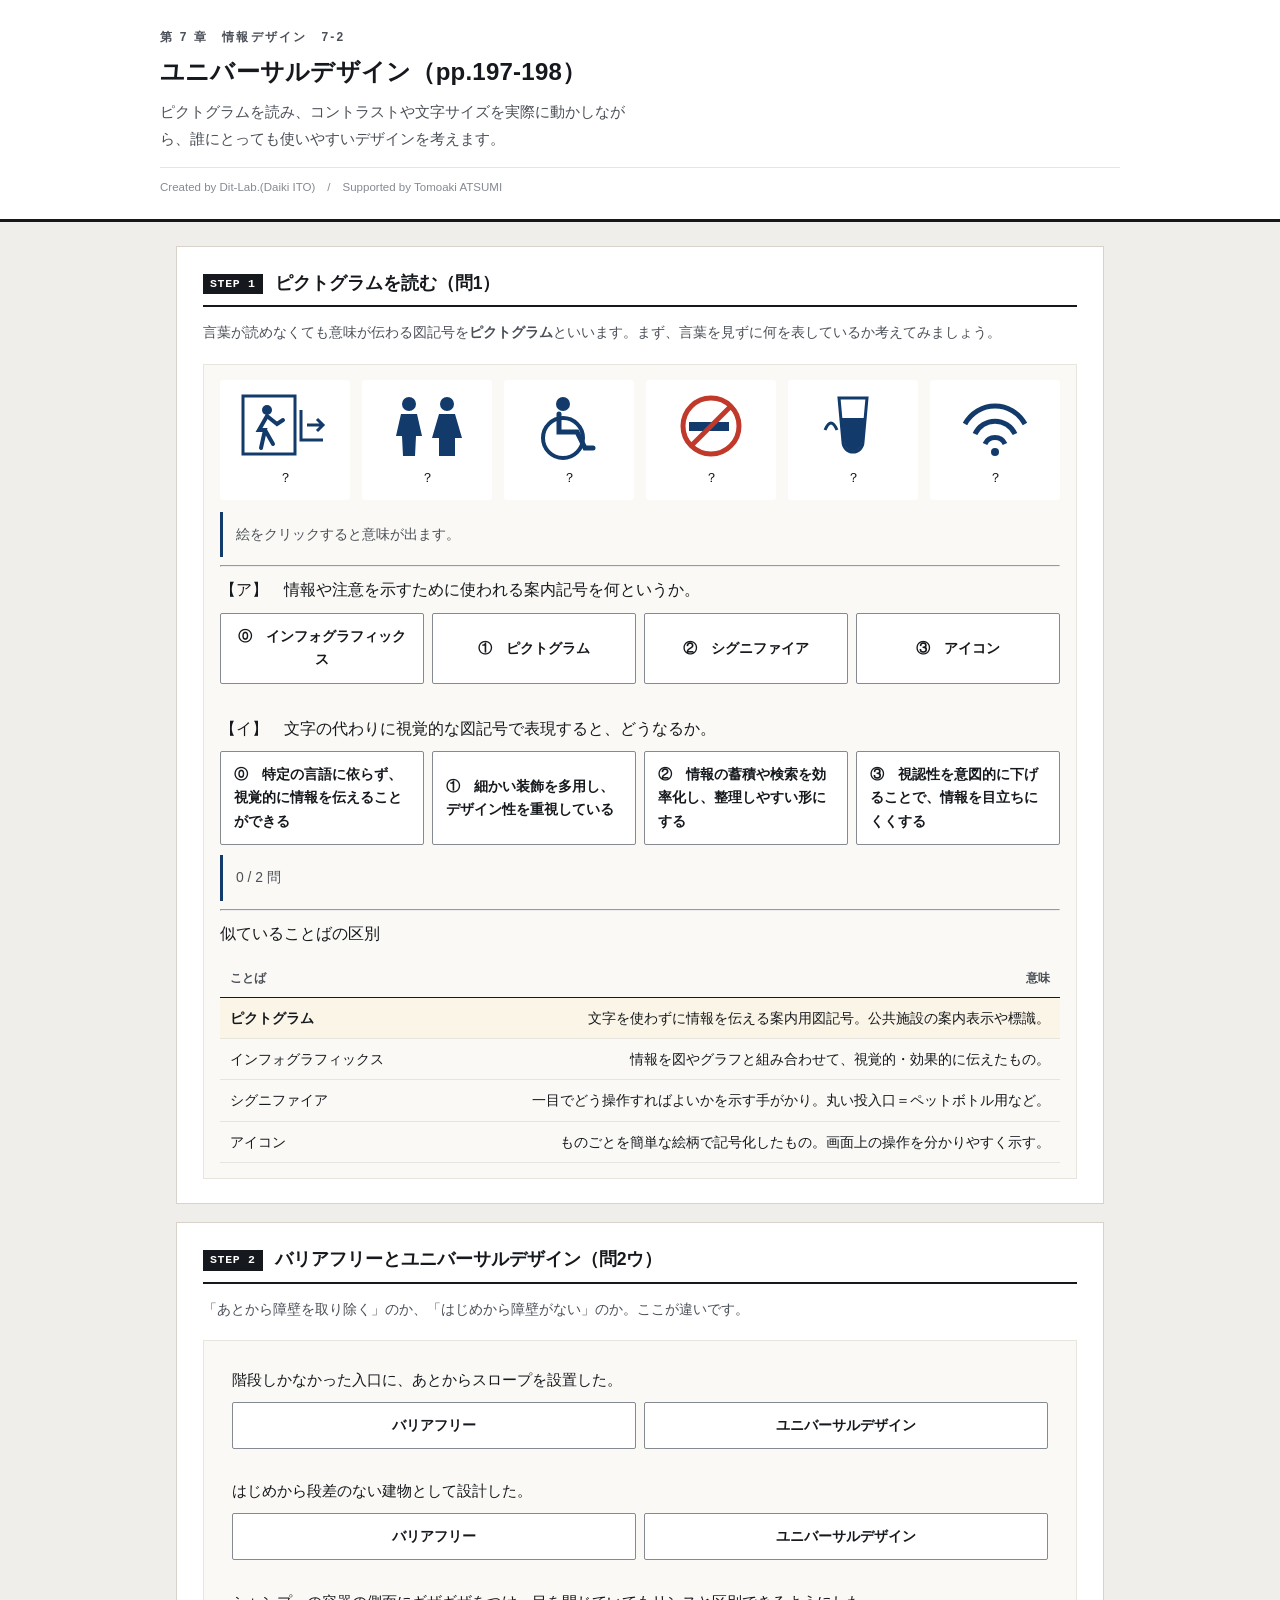
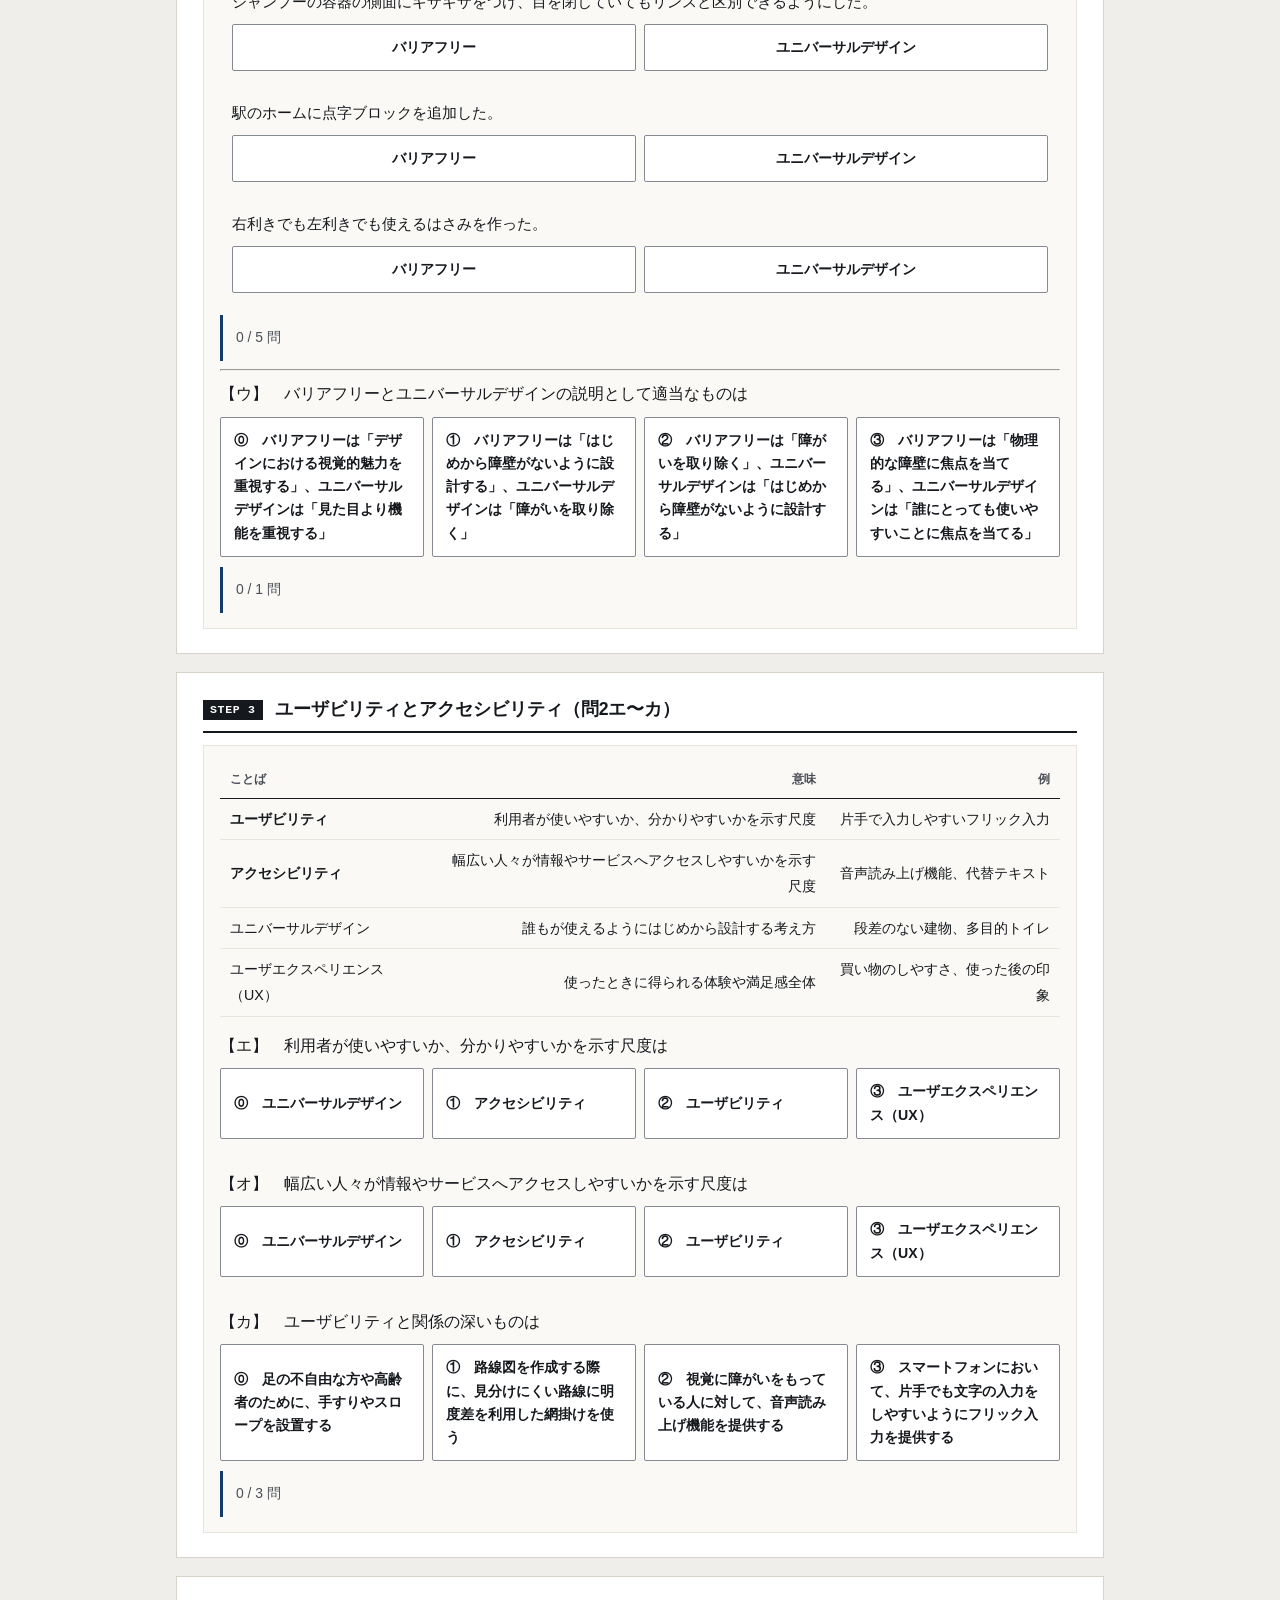
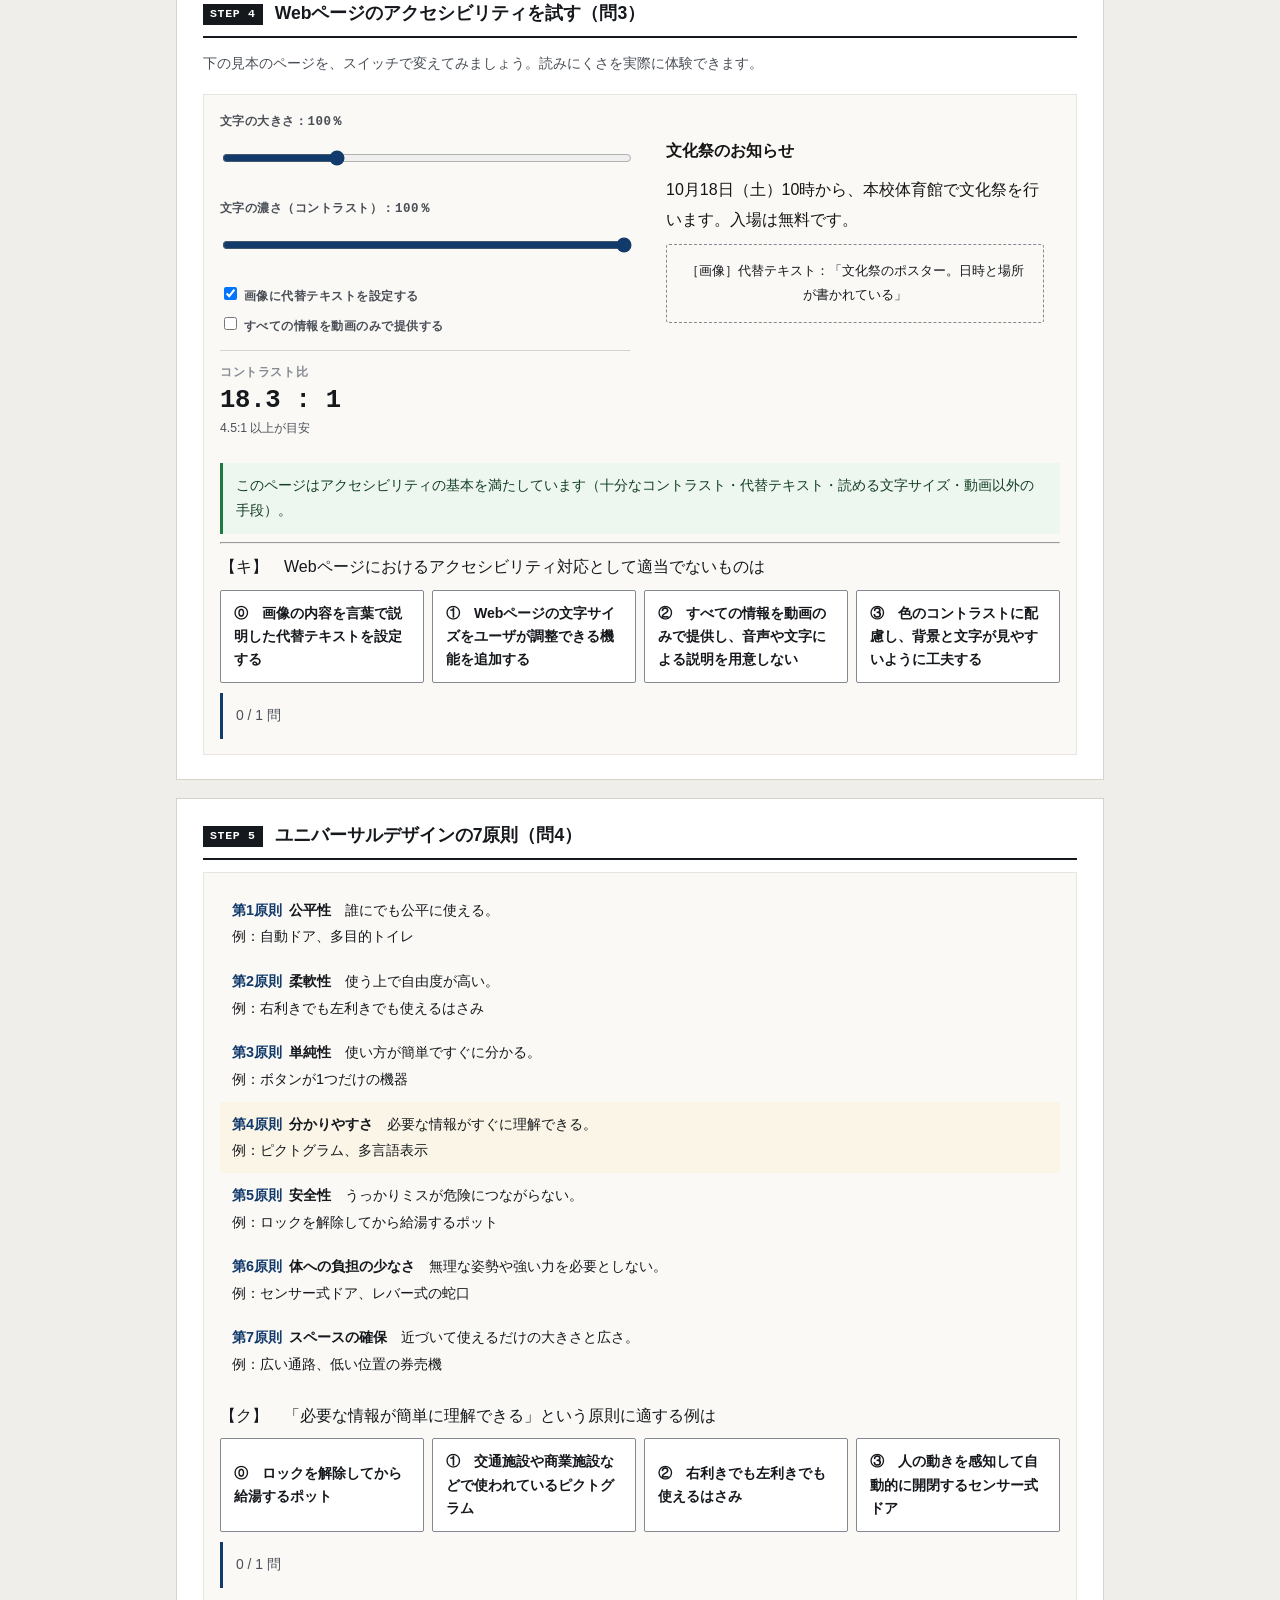
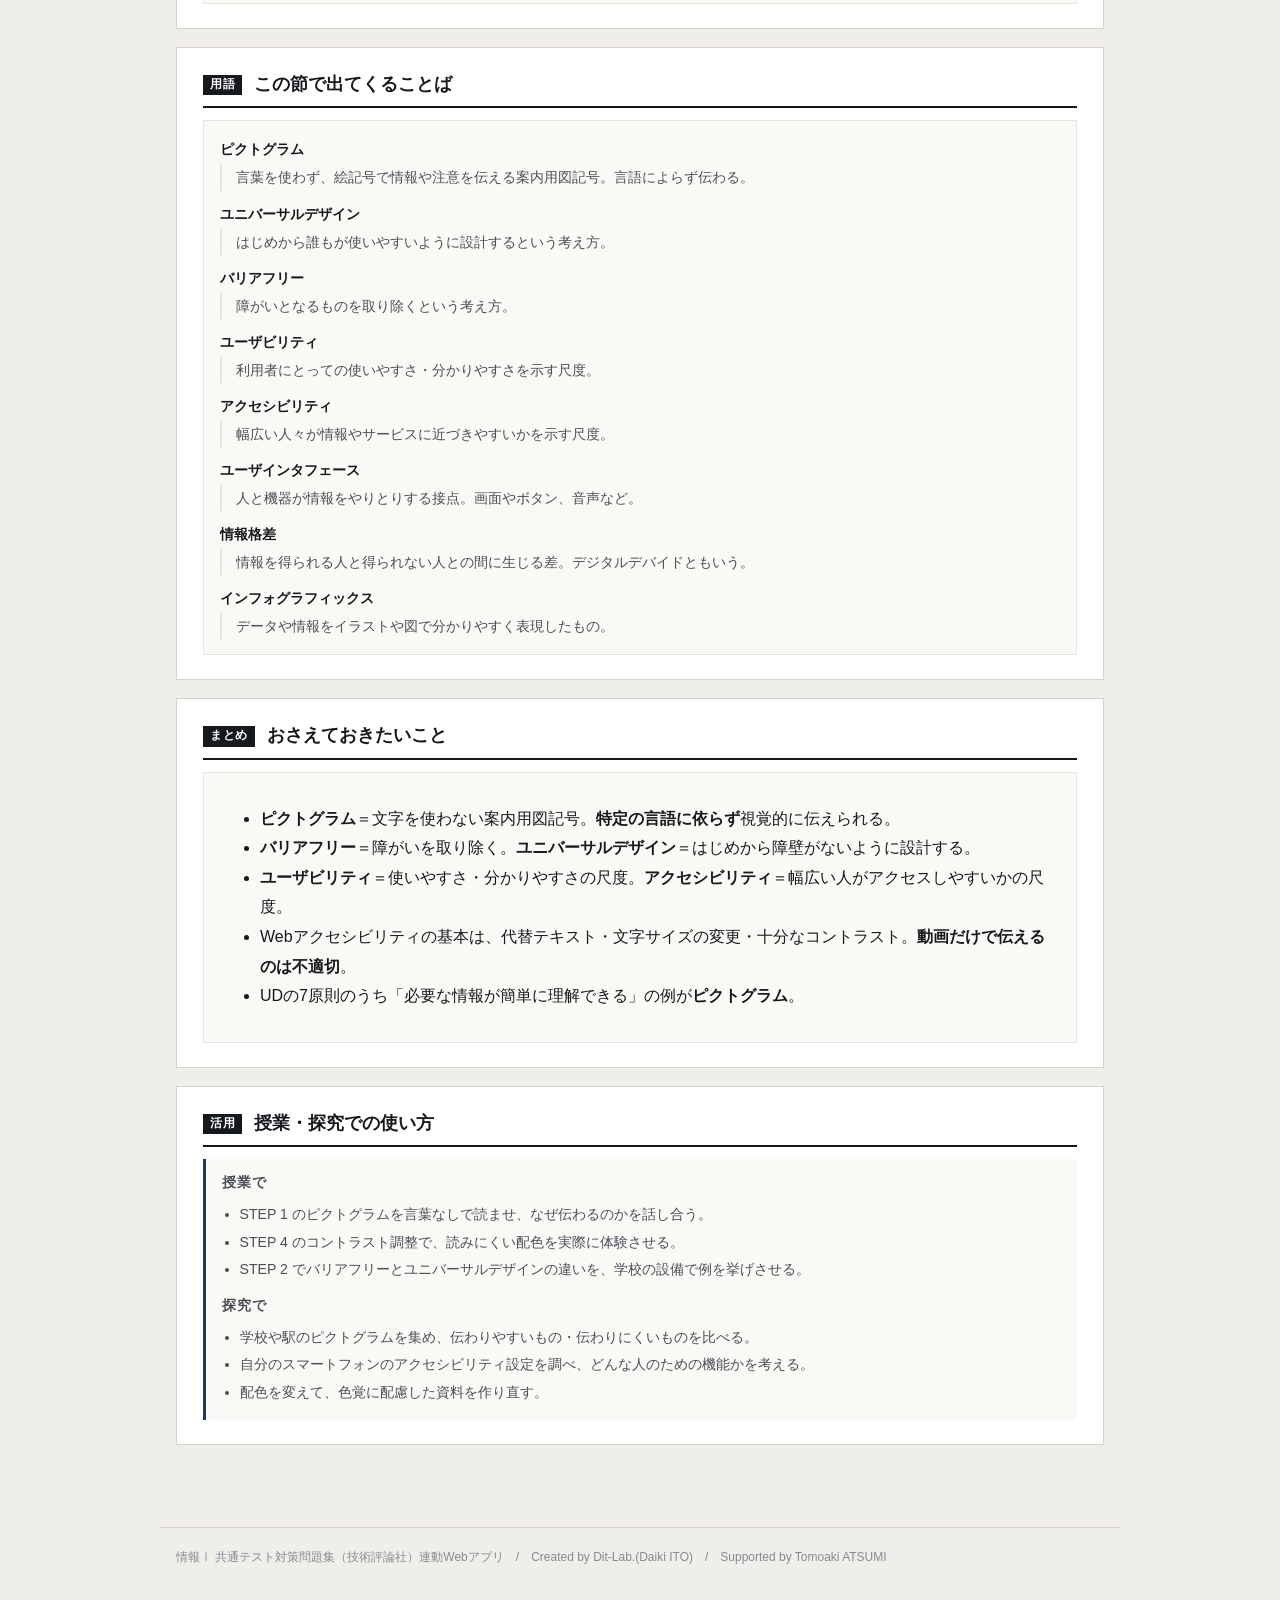
==== index.html @ b44f5453 "feat: Streamlit版を静的Webアプリ化。ピクトグラム読解・BF/UDの判定・コントラスト比の実験・UD7原則に対応" ====
<!DOCTYPE html>
<html lang="ja">
<head>
<meta charset="UTF-8">
<meta name="viewport" content="width=device-width, initial-scale=1.0">
<title>ユニバーサルデザイン｜情報Ⅰ共通テスト対策問題集</title>
<meta name="description" content="ピクトグラムを読み、コントラストや文字サイズを実際に動かしながら、誰にとっても使いやすいデザインを考えます。">
<link rel="icon" href="data:image/svg+xml,%3Csvg xmlns=%22http://www.w3.org/2000/svg%22 viewBox=%220 0 32 32%22%3E%3Crect width=%2232%22 height=%2232%22 fill=%22%2315181c%22/%3E%3Ctext x=%2216%22 y=%2222%22 font-size=%2218%22 font-family=%22monospace%22 fill=%22%23fff%22 text-anchor=%22middle%22%3E01%3C/text%3E%3C/svg%3E">
<link rel="stylesheet" href="css/style.css">
<link rel="stylesheet" href="css/app.css">
</head>
<body>

<header class="app-header">
  <div class="inner">
    <span class="eyebrow">第 7 章　情報デザイン　7-2</span>
    <h1>ユニバーサルデザイン（pp.197-198）</h1>
    <p class="lead">ピクトグラムを読み、コントラストや文字サイズを実際に動かしながら、誰にとっても使いやすいデザインを考えます。</p>
    <p class="credit">Created by Dit-Lab.(Daiki ITO)　/　Supported by Tomoaki ATSUMI</p>
  </div>
</header>

<main class="wrap">
  <section class="step" id="step1">
    <h2><span class="no">STEP 1</span>ピクトグラムを読む（問1）</h2>
    <p class="desc">言葉が読めなくても意味が伝わる図記号を<strong>ピクトグラム</strong>といいます。まず、言葉を見ずに何を表しているか考えてみましょう。</p>
    <div class="panel">
      <div class="pictos" id="pictoBox"></div>
      <div class="note info" id="pictoNote" style="margin-top:12px">絵をクリックすると意味が出ます。</div>
      <hr class="sep">
      <div id="q1Box"></div>
      <div class="note" id="q1Note" style="margin-top:10px"></div>
      <hr class="sep">
      <p class="qhead">似ていることばの区別</p>
      <div class="tbl-scroll"><table class="tbl" id="termTable"></table></div>
    </div>
  </section>

  <section class="step" id="step2">
    <h2><span class="no">STEP 2</span>バリアフリーとユニバーサルデザイン（問2ウ）</h2>
    <p class="desc">「あとから障壁を取り除く」のか、「はじめから障壁がない」のか。ここが違いです。</p>
    <div class="panel">
      <div id="udBox"></div>
      <div class="note" id="udNote" style="margin-top:12px"></div>
      <hr class="sep">
      <div id="q2Box"></div>
      <div class="note" id="q2Note" style="margin-top:10px"></div>
    </div>
  </section>

  <section class="step" id="step3">
    <h2><span class="no">STEP 3</span>ユーザビリティとアクセシビリティ（問2エ〜カ）</h2>
    <div class="panel">
      <div class="tbl-scroll"><table class="tbl" id="uaTable"></table></div>
      <div id="q3Box" style="margin-top:14px"></div>
      <div class="note" id="q3Note" style="margin-top:10px"></div>
    </div>
  </section>

  <section class="step" id="step4">
    <h2><span class="no">STEP 4</span>Webページのアクセシビリティを試す（問3）</h2>
    <p class="desc">下の見本のページを、スイッチで変えてみましょう。読みにくさを実際に体験できます。</p>
    <div class="panel">
      <div class="grid c2">
        <div>
          <label class="fld" for="fsz">文字の大きさ：<span class="mono" id="fszV">100</span>％</label>
          <input type="range" id="fsz" min="70" max="180" step="5" value="100">
          <label class="fld" for="ctr" style="margin-top:12px">文字の濃さ（コントラスト）：<span class="mono" id="ctrV">100</span>％</label>
          <input type="range" id="ctr" min="0" max="100" step="5" value="100">
          <label class="fld" style="margin-top:12px"><input type="checkbox" id="altOn" checked> 画像に代替テキストを設定する</label>
          <label class="fld" style="margin-top:6px"><input type="checkbox" id="movieOnly"> すべての情報を動画のみで提供する</label>
          <div class="metrics" style="margin-top:12px">
            <div class="metric"><div class="k">コントラスト比</div><div class="v ratio" id="ratioV">—</div><div class="s">4.5:1 以上が目安</div></div>
          </div>
        </div>
        <div>
          <div class="demo" id="demoBox"></div>
        </div>
      </div>
      <div class="note" id="a11yNote" style="margin-top:12px"></div>
      <hr class="sep">
      <div id="q4Box"></div>
      <div class="note" id="q4Note" style="margin-top:10px"></div>
    </div>
  </section>

  <section class="step" id="step5">
    <h2><span class="no">STEP 5</span>ユニバーサルデザインの7原則（問4）</h2>
    <div class="panel">
      <div class="ud7" id="ud7Box"></div>
      <div id="q5Box" style="margin-top:14px"></div>
      <div class="note" id="q5Note" style="margin-top:10px"></div>
    </div>
  </section>

  <section class="step" id="glossary">
    <h2><span class="no">用語</span>この節で出てくることば</h2>
    <div class="panel"><div id="glossBox"></div></div>
  </section>

  <section class="step" id="wrap">
    <h2><span class="no">まとめ</span>おさえておきたいこと</h2>
    <div class="panel">
      <ul class="bullets">
        <li><strong>ピクトグラム</strong>＝文字を使わない案内用図記号。<strong>特定の言語に依らず</strong>視覚的に伝えられる。</li>
        <li><strong>バリアフリー</strong>＝障がいを取り除く。<strong>ユニバーサルデザイン</strong>＝はじめから障壁がないように設計する。</li>
        <li><strong>ユーザビリティ</strong>＝使いやすさ・分かりやすさの尺度。<strong>アクセシビリティ</strong>＝幅広い人がアクセスしやすいかの尺度。</li>
        <li>Webアクセシビリティの基本は、代替テキスト・文字サイズの変更・十分なコントラスト。<strong>動画だけで伝えるのは不適切</strong>。</li>
        <li>UDの7原則のうち「必要な情報が簡単に理解できる」の例が<strong>ピクトグラム</strong>。</li>
      </ul>
    </div>
  </section>

  <section class="step">
    <h2><span class="no">活用</span>授業・探究での使い方</h2>
    <div class="use-note">
      <h3>授業で</h3>
      <ul>
        <li>STEP 1 のピクトグラムを言葉なしで読ませ、なぜ伝わるのかを話し合う。</li>
        <li>STEP 4 のコントラスト調整で、読みにくい配色を実際に体験させる。</li>
        <li>STEP 2 でバリアフリーとユニバーサルデザインの違いを、学校の設備で例を挙げさせる。</li>
      </ul>
      <h3 style="margin-top:12px">探究で</h3>
      <ul>
        <li>学校や駅のピクトグラムを集め、伝わりやすいもの・伝わりにくいものを比べる。</li>
        <li>自分のスマートフォンのアクセシビリティ設定を調べ、どんな人のための機能かを考える。</li>
        <li>配色を変えて、色覚に配慮した資料を作り直す。</li>
      </ul>
    </div>
  </section>

</main>

<footer class="app-footer">
  情報Ⅰ 共通テスト対策問題集（技術評論社）連動Webアプリ　/　Created by Dit-Lab.(Daiki ITO)　/　Supported by Tomoaki ATSUMI
</footer>

<script src="js/tools.js"></script>
<script src="js/chart.js"></script>
<script src="js/terms.js"></script>
<script src="js/app.js"></script>
</body>
</html>
---- css/style.css ----
/* =========================================================
   情報Ⅰ 共通テスト対策問題集 — Web アプリ共通スタイル
   紙面（参考書）に寄せた設計。装飾色は使わず、色は意味を持つときだけ。
   ========================================================= */

:root{
  --paper:#ffffff;
  --paper-2:#faf9f6;      /* うすい紙 */
  --bg:#f0eeea;           /* 台紙 */
  --ink:#15181c;
  --ink-2:#4a4f57;
  --ink-3:#858a92;
  --rule:#d7d3cb;         /* 罫線 */
  --rule-2:#e8e5df;
  --accent:#123a6b;       /* 濃紺。主要操作と現在地だけに使う */
  --accent-w:#e9eef6;
  --zero:#c0392b;         /* 左＝0 */
  --one:#1d4ed8;          /* 右＝1 */
  --ok:#1f7a3d;   --ok-bg:#eef6f0;
  --ng:#b3261e;   --ng-bg:#fbefee;
  --warn:#8a5a00; --warn-bg:#fbf5e8;
  --font:"Hiragino Kaku Gothic ProN","Hiragino Sans","Yu Gothic Medium","Yu Gothic",
         "Noto Sans JP",Meiryo,-apple-system,BlinkMacSystemFont,sans-serif;
  --mono:"SFMono-Regular",Menlo,Consolas,"Courier New",monospace;
}

*{box-sizing:border-box}
[hidden]{display:none !important}
html{-webkit-text-size-adjust:100%}
body{
  margin:0; background:var(--bg); color:var(--ink);
  font-family:var(--font); font-size:16px; line-height:1.85;
  font-feature-settings:"palt" 1;
}
h1,h2,h3,h4{line-height:1.45; margin:0; font-weight:700}
p{margin:0 0 .75em} p:last-child{margin-bottom:0}
a{color:var(--accent)}

/* ---------- 標題 ---------- */
.app-header{background:var(--paper); border-bottom:3px solid var(--ink); padding:26px 20px 20px}
.app-header .inner{max-width:960px; margin:0 auto}
.app-header .eyebrow{
  font-size:.75rem; font-weight:700; color:var(--ink-2); letter-spacing:.18em;
  display:block; margin-bottom:7px;
}
.app-header h1{font-size:1.5rem; letter-spacing:.01em}
.app-header .lead{font-size:.92rem; color:var(--ink-2); margin-top:9px; max-width:60ch}
.app-header .credit{
  font-size:.72rem; color:var(--ink-3); margin-top:14px;
  padding-top:9px; border-top:1px solid var(--rule-2);
}

/* ---------- 版面 ---------- */
.wrap{max-width:960px; margin:0 auto; padding:24px 16px 64px}
.step{background:var(--paper); border:1px solid var(--rule); padding:24px 26px; margin-bottom:18px}
.step > h2{
  display:flex; align-items:baseline; gap:12px; font-size:1.1rem;
  padding-bottom:9px; border-bottom:2px solid var(--ink); margin-bottom:12px;
}
.step > h2 .no{
  flex:none; font-family:var(--mono); font-size:.72rem; font-weight:700;
  background:var(--ink); color:var(--paper); padding:2px 7px; letter-spacing:.06em;
  position:relative; top:-2px;
}
.step > .desc{color:var(--ink-2); font-size:.9rem; margin-bottom:18px}
.step[hidden]{display:none}

.grid{display:grid; gap:20px}
.grid > *{min-width:0}          /* 子の中身で列が広がるのを防ぐ */
@media(min-width:800px){ .grid.c2{grid-template-columns:1fr 1fr} }

.panel{border:1px solid var(--rule-2); background:var(--paper-2); padding:15px 16px; min-width:0}
.panel > h3{
  font-size:.8rem; font-weight:700; color:var(--ink-2); letter-spacing:.08em;
  margin-bottom:12px; padding-bottom:6px; border-bottom:1px solid var(--rule);
}

/* ---------- 部品 ---------- */
.btn{
  appearance:none; border:1px solid var(--ink-3); background:var(--paper); color:var(--ink);
  font-family:inherit; font-size:.88rem; font-weight:700; padding:8px 14px;
  border-radius:2px; cursor:pointer; min-height:40px; line-height:1.4;
  transition:background .12s, border-color .12s, color .12s;
}
.btn:hover:not(:disabled){background:var(--accent-w); border-color:var(--accent); color:var(--accent)}
.btn:disabled{opacity:.35; cursor:not-allowed}
.btn.primary{background:var(--accent); color:var(--paper); border-color:var(--accent)}
.btn.primary:hover:not(:disabled){background:#0d2c53; color:var(--paper)}
.btn.ghost{border-color:var(--rule); color:var(--ink-2)}
.btn.sm{font-size:.8rem; padding:5px 10px; min-height:34px}
.btn-row{display:flex; flex-wrap:wrap; gap:8px; align-items:center}

/* タブ（見出し下線式） */
.seg{display:flex; gap:0; border-bottom:1px solid var(--rule)}
.seg button{
  appearance:none; border:0; background:transparent; font-family:inherit; font-size:.88rem;
  font-weight:700; color:var(--ink-3); padding:9px 4px; margin-right:26px; cursor:pointer;
  border-bottom:3px solid transparent; margin-bottom:-1px; min-height:40px;
}
.seg button:hover{color:var(--ink-2)}
.seg button[aria-pressed="true"]{color:var(--ink); border-bottom-color:var(--accent)}

label.fld{display:block; font-size:.78rem; font-weight:700; color:var(--ink-2); margin-bottom:5px; letter-spacing:.04em}
input[type=text], textarea, input[type=number]{
  width:100%; font-family:inherit; font-size:1rem; color:var(--ink);
  border:1px solid var(--ink-3); border-radius:2px; padding:9px 11px;
  background:var(--paper); min-height:42px;
}
input:focus, textarea:focus{outline:2px solid var(--accent); outline-offset:-1px; border-color:var(--accent)}
.btn:focus-visible, .seg button:focus-visible, .node-card:focus-visible{outline:2px solid var(--accent); outline-offset:2px}
textarea{resize:vertical; line-height:1.7}
.mono{font-family:var(--mono)}

table.tbl{width:100%; border-collapse:collapse; font-size:.89rem}
table.tbl th, table.tbl td{border-bottom:1px solid var(--rule-2); padding:7px 10px; text-align:right}
table.tbl th:first-child, table.tbl td:first-child{text-align:left}
table.tbl thead th{border-bottom:1.5px solid var(--ink); font-size:.76rem; color:var(--ink-2); font-weight:700; white-space:nowrap}
.tbl-scroll{overflow-x:auto; -webkit-overflow-scrolling:touch; max-width:100%}

.note{padding:10px 13px; font-size:.87rem; border-left:3px solid var(--ink-3); background:var(--paper-2)}
.note.ok{background:var(--ok-bg); border-left-color:var(--ok); color:#123f22}
.note.ng{background:var(--ng-bg); border-left-color:var(--ng); color:#6d1a15}
.note.info{background:var(--paper-2); border-left-color:var(--accent); color:var(--ink-2)}
.note.warn{background:var(--warn-bg); border-left-color:var(--warn); color:#5c3d00}
.note[hidden]{display:none}

.badge{
  display:inline-block; font-size:.72rem; font-weight:700; padding:1px 7px;
  border:1px solid var(--rule); color:var(--ink-2); background:var(--paper); letter-spacing:.04em;
}

/* 数値は罫線で仕切るだけ。カードにしない */
.metrics{display:flex; flex-wrap:wrap; gap:0; border-top:1px solid var(--rule)}
.metric{flex:1 1 130px; padding:11px 14px 11px 0; border-right:1px solid var(--rule-2)}
.metric:last-child{border-right:0}
.metric .k{font-size:.74rem; color:var(--ink-3); font-weight:700; letter-spacing:.05em}
.metric .v{font-size:1.6rem; font-weight:700; line-height:1.3; font-family:var(--mono); letter-spacing:-.01em}
.metric .s{font-size:.76rem; color:var(--ink-2)}

.bit0{color:var(--zero); font-weight:700}
.bit1{color:var(--one); font-weight:700}

.app-footer{
  max-width:960px; margin:0 auto; padding:18px 16px 44px; color:var(--ink-3);
  font-size:.75rem; border-top:1px solid var(--rule);
}
.sr-only{position:absolute;width:1px;height:1px;overflow:hidden;clip:rect(0 0 0 0);white-space:nowrap}

@media(max-width:640px){
  body{font-size:15px}
  .app-header{padding:20px 16px 16px}
  .app-header h1{font-size:1.16rem}
  .wrap{padding:16px 12px 52px}
  .step{padding:18px 15px}
  .seg button{margin-right:18px; font-size:.84rem}
  .metric{flex-basis:50%; border-right:0}
}
@media (prefers-reduced-motion:reduce){ *{animation:none!important; transition:none!important} }

/* ---------- 自分のデータ・共有・印刷 ---------- */
.toolbar{display:flex; flex-wrap:wrap; gap:8px; align-items:center; margin-top:12px;
  padding-top:12px; border-top:1px solid var(--rule-2)}
.toolbar .hint{font-size:.78rem; color:var(--ink-3)}
.paste-area{width:100%; min-height:110px; font-family:var(--mono); font-size:.86rem}
.use-note{background:var(--paper-2); border-left:3px solid var(--accent); padding:14px 16px; font-size:.88rem}
.use-note h3{font-size:.86rem; letter-spacing:.06em; margin-bottom:8px; color:var(--ink-2)}
.use-note ol, .use-note ul{margin:0; padding-left:1.25em; line-height:1.95; color:var(--ink-2)}

@media print{
  body{background:#fff}
  .app-header{border-bottom:2px solid #000}
  .step{border:1px solid #bbb; break-inside:avoid; page-break-inside:avoid; margin-bottom:12px}
  .btn, .seg, .toolbar, input[type=range]{display:none !important}
  .note{border-left-width:2px}
  a[href]:after{content:""}
}

/* ---------- 入力グリッド ---------- */
.dg-scroll{overflow:auto; -webkit-overflow-scrolling:touch; border:1px solid var(--rule); background:var(--paper); max-height:420px}
table.dg{border-collapse:collapse; font-family:var(--mono); font-size:.9rem; min-width:100%}
table.dg th, table.dg td{border:1px solid var(--rule-2); padding:0}
table.dg thead th{background:var(--paper-2); position:sticky; top:0; z-index:2}
table.dg .dg-n{background:var(--paper-2); color:var(--ink-3); font-size:.76rem; font-weight:400;
  text-align:center; min-width:34px; padding:0 4px; position:sticky; left:0; z-index:1}
table.dg .dg-corner{background:var(--paper-2); min-width:34px; position:sticky; left:0; z-index:3}
table.dg .dg-act{background:var(--paper-2); width:34px}
.dg-h, .dg-c{width:100%; min-width:96px; border:0; background:transparent; font-family:inherit;
  font-size:.9rem; padding:8px 9px; color:var(--ink); min-height:38px}
.dg-h{font-weight:700; font-family:var(--font); font-size:.82rem; color:var(--ink-2)}
.dg-c.num{text-align:right}
.dg-c:focus, .dg-h:focus{outline:2px solid var(--accent); outline-offset:-2px; background:var(--accent-w)}
.dg-del{border:0; background:transparent; color:var(--ink-3); cursor:pointer; width:32px; height:34px; font-size:1rem}
.dg-del:hover{color:var(--ng)}
.dg-tools{display:flex; flex-wrap:wrap; gap:8px; align-items:center; margin-top:10px}
.dg-hint{font-size:.76rem; color:var(--ink-3)}

/* ---------- ファイル読み込み ---------- */
.filebox{display:flex; flex-wrap:wrap; gap:10px; align-items:center; padding:12px;
  border:1px dashed var(--rule); background:var(--paper-2)}
.filebox input[type=file]{font-size:.85rem; font-family:inherit; max-width:100%}
.filebox .sel{max-width:220px}
.filelabel{display:inline-flex; align-items:center; gap:6px; font-size:.85rem; font-weight:700;
  border:1px solid var(--ink-3); background:var(--paper); padding:8px 14px; border-radius:2px; cursor:pointer; min-height:40px}
.filelabel:hover{border-color:var(--accent); color:var(--accent); background:var(--accent-w)}
.filelabel input{display:none}

/* ---------- 用語解説 ---------- */
.term{position:relative; border-bottom:1.5px dotted var(--accent); cursor:help; color:var(--accent); font-weight:700}
.term .term-pop{display:none; position:absolute; left:0; top:1.7em; z-index:50; width:min(300px,78vw);
  background:var(--paper); border:1px solid var(--ink-3); box-shadow:0 6px 20px rgba(0,0,0,.14);
  padding:10px 12px; font-size:.82rem; font-weight:400; color:var(--ink-2); line-height:1.75;
  border-left:3px solid var(--accent); cursor:auto; text-align:left}
.term .term-pop b{display:block; color:var(--ink); font-size:.86rem; margin-bottom:3px}
.term.open .term-pop{display:block}
dl.gloss{margin:0; font-size:.88rem}
dl.gloss dt{font-weight:700; color:var(--ink); margin-top:10px}
dl.gloss dt:first-child{margin-top:0}
dl.gloss dd{margin:2px 0 0; color:var(--ink-2); line-height:1.85; padding-left:1em; border-left:2px solid var(--rule-2)}
@media print{ .term{border-bottom:0; color:inherit} .term .term-pop{display:none !important} }

/* ---------- スマホ・タブレット ---------- */
@media (max-width:1024px){
  /* iOS で入力時に画面が勝手に拡大するのを防ぐ（16px 未満だとズームする） */
  input[type=text], input[type=number], textarea, select, .dg-c, .dg-h{ font-size:16px }
  .dg-c, .dg-h{ min-width:110px }
}
@media (max-width:820px){
  .grid.c2{grid-template-columns:1fr}
  .dg-scroll{max-height:340px}
  .filebox{flex-direction:column; align-items:stretch}
  .filebox .sel{max-width:100%}
  .term .term-pop{left:auto; right:0; width:min(280px,86vw)}
}
@media (max-width:480px){
  .step > h2{font-size:1rem; flex-wrap:wrap}
  .metrics{gap:0}
  .metric{flex-basis:50%; padding-right:10px}
  .metric .v{font-size:1.3rem}
  .btn{padding:8px 12px}
  .dg-tools{gap:6px}
  .dg-hint{width:100%}
}
/* タッチ操作でのスクロールを滑らかに */
.tbl-scroll, .dg-scroll, .tree-box{ -webkit-overflow-scrolling:touch; overscroll-behavior-x:contain }

/* 幅指定つきの入力欄がスマートフォンではみ出さないようにする */
input[type=text], input[type=number], input[type=search], textarea, select{ max-width:100% }
.btn-row > label{ min-width:0; max-width:100% }
.btn-row > label input, .btn-row > label select{ max-width:100% }
---- css/app.css ----
.qhead{display:flex; justify-content:space-between; align-items:center; margin-bottom:12px}
.card-q{border:1px solid var(--rule); background:var(--paper); padding:18px; margin-bottom:14px}
.q-scene{font-size:1rem; font-weight:700; line-height:1.9}
.choice4{display:grid; gap:8px; grid-template-columns:repeat(auto-fit,minmax(160px,1fr))}
.choice4 .btn{text-align:left; line-height:1.65; padding:11px 13px}
.choice4 .btn.correct{background:var(--ok-bg); border-color:var(--ok); color:var(--ok)}
.choice4 .btn.wrong{background:var(--ng-bg); border-color:var(--ng); color:var(--ng)}
.choice4.locked{pointer-events:none}
.sel{width:100%; font-family:inherit; font-size:.95rem; padding:9px 11px; min-height:42px;
  border:1px solid var(--ink-3); border-radius:2px; background:var(--paper); color:var(--ink)}
input[type=range]{width:100%; accent-color:var(--accent); height:34px}
.why{font-size:.85rem; color:var(--ink-2); line-height:1.85}
.eqbox{font-family:var(--mono); font-size:1.02rem; font-weight:700; text-align:center; padding:14px;
  border:1px solid var(--rule); background:var(--paper-2); line-height:1.8}
.blankin{border:1.5px solid var(--accent); background:#fff; padding:6px 8px; text-align:center;
  font-family:var(--mono); min-height:38px; font-size:.95rem; max-width:120px}
.blankin.ok{border-color:var(--ok); background:var(--ok-bg)}
.blankin.ng{border-color:var(--ng); background:var(--ng-bg)}
table.tbl td .blankin{width:100%; max-width:none}

/* --- 7-2 ユニバーサルデザイン --- */
.pictos{display:grid;grid-template-columns:repeat(auto-fit,minmax(110px,1fr));gap:12px}
.pictos .p{border:1px solid var(--line);border-radius:3px;padding:10px;text-align:center;background:#fff;cursor:pointer}
.pictos .p:hover{background:var(--warn-bg)}
.pictos .p svg{width:100%;height:70px;display:block}
.pictos .p .nm{font-size:.8rem;margin-top:6px;color:var(--muted);min-height:1.4em}
.pictos .p.open .nm{color:var(--ink);font-weight:700}
.udrow{border:1px solid var(--line);border-radius:3px;padding:10px 12px;margin-bottom:8px}
.udrow .q{font-size:.94rem;margin-bottom:8px}
.demo{border:1px solid var(--line);border-radius:3px;padding:16px;margin-top:10px}
.demo p{margin:0 0 8px;line-height:1.9}
.demo .img{border:1px dashed var(--ink-3);border-radius:3px;padding:14px;text-align:center;font-size:.84rem;color:var(--muted)}
.ratio{font:700 1.1rem/1.4 var(--mono)}
.ud7{border:1px solid var(--line);border-radius:3px;overflow:hidden}
.ud7 > div{border-top:1px solid var(--line);padding:9px 12px;font-size:.9rem}
.ud7 > div:first-child{border-top:0}
.ud7 .n{font-weight:700;color:var(--accent);margin-right:.5em}
.ud7 > div.hi{background:var(--warn-bg)}
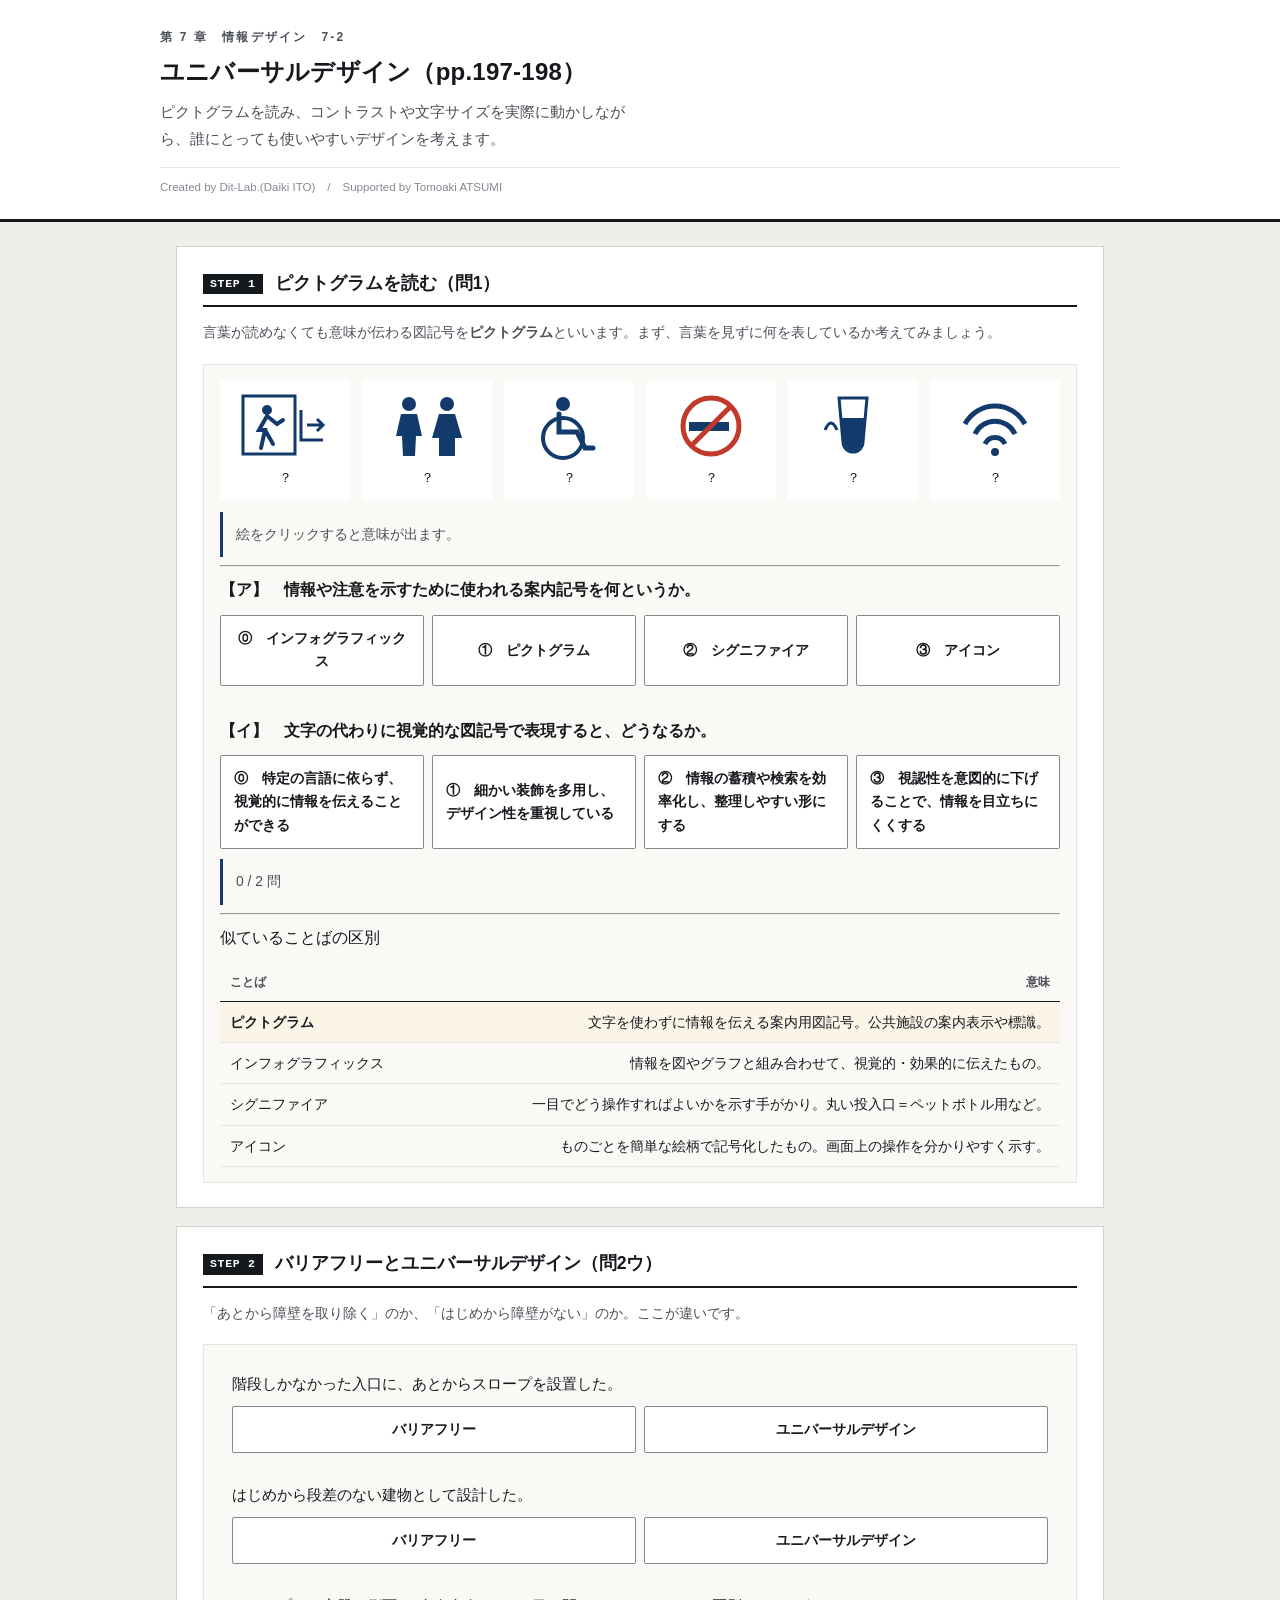
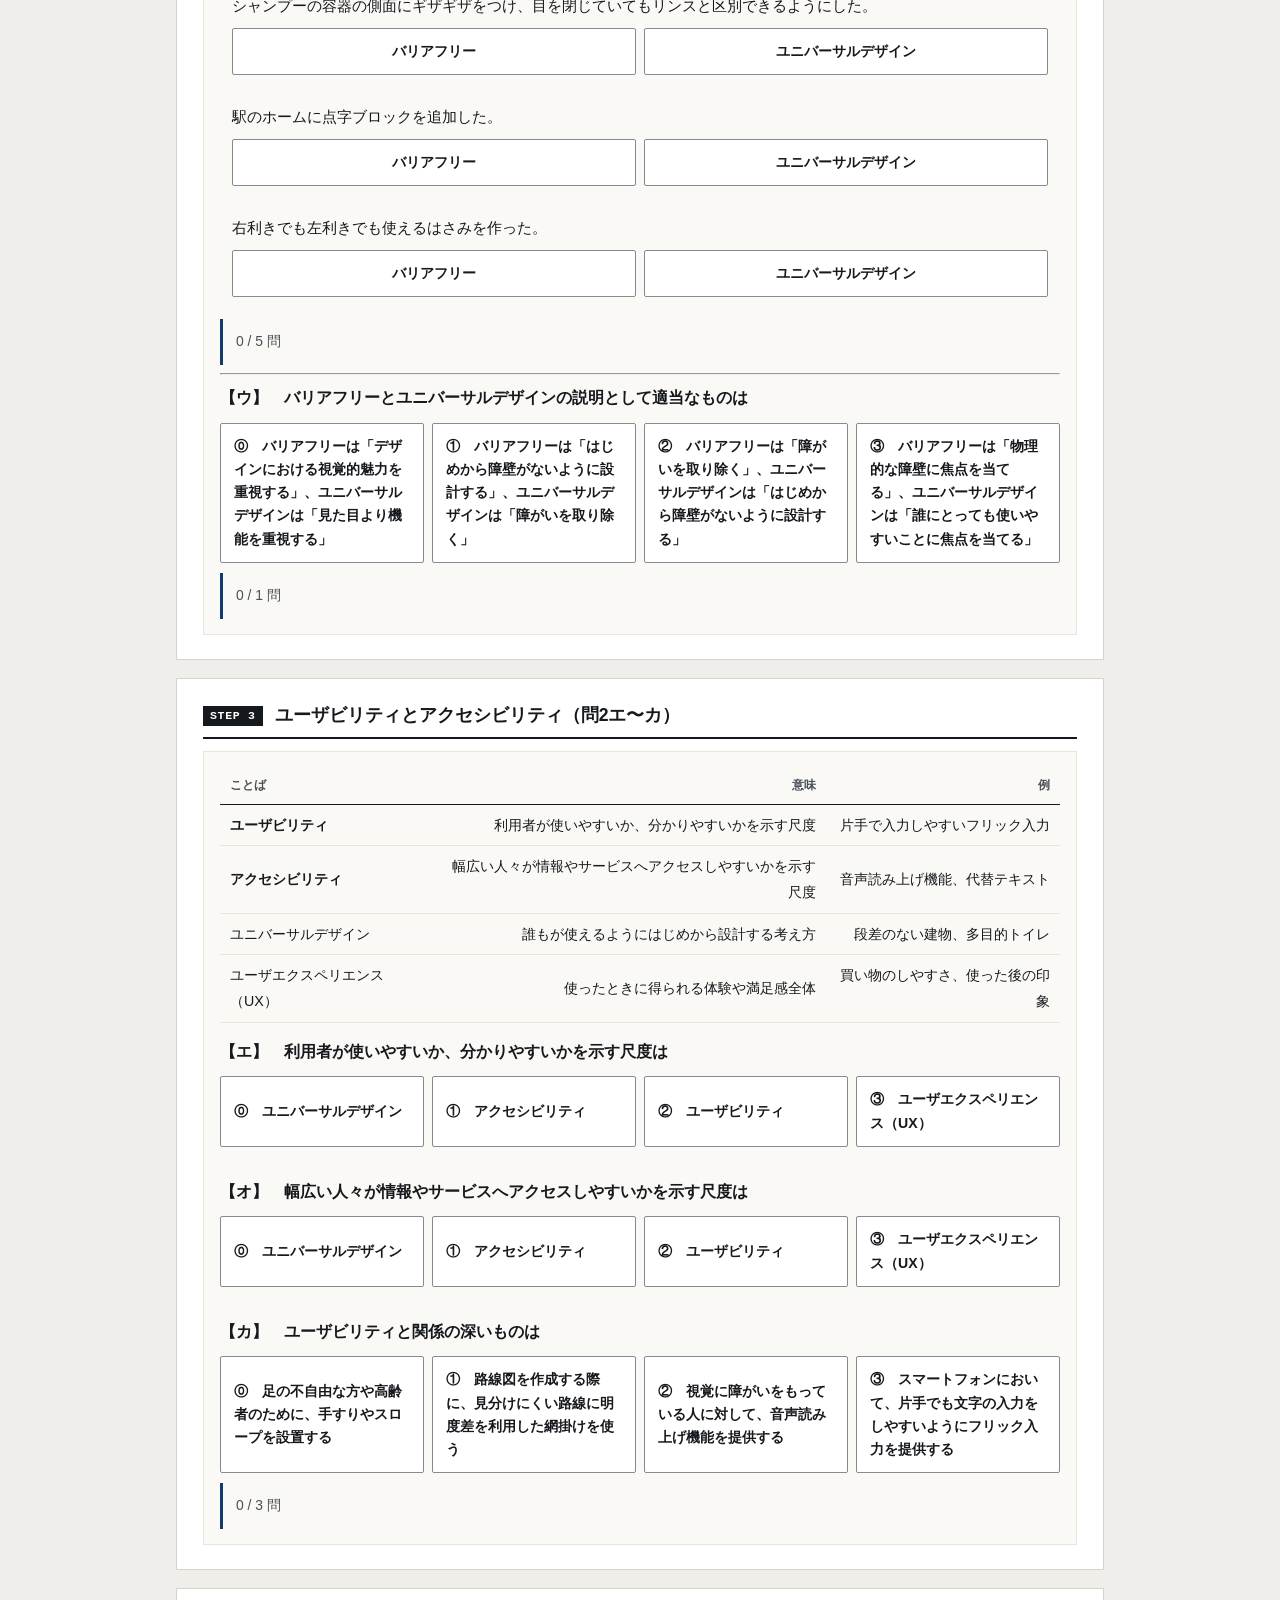
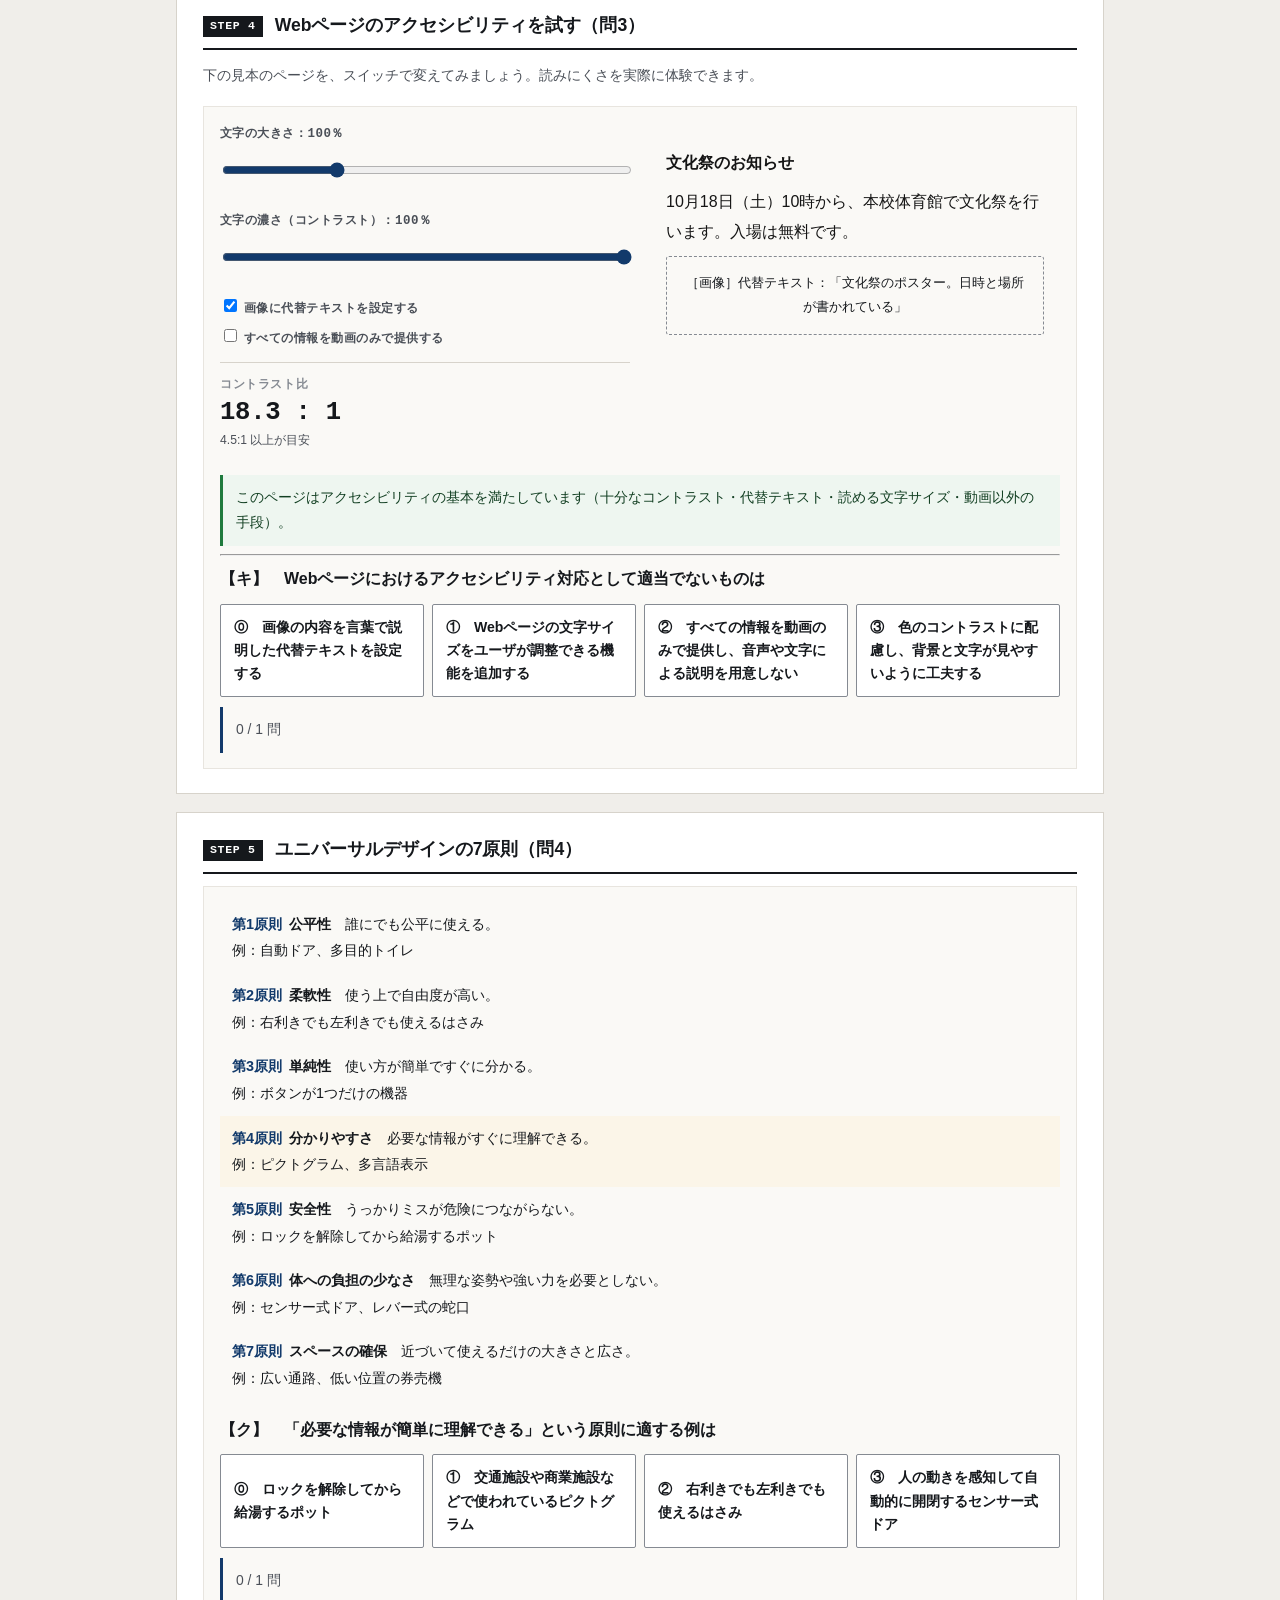
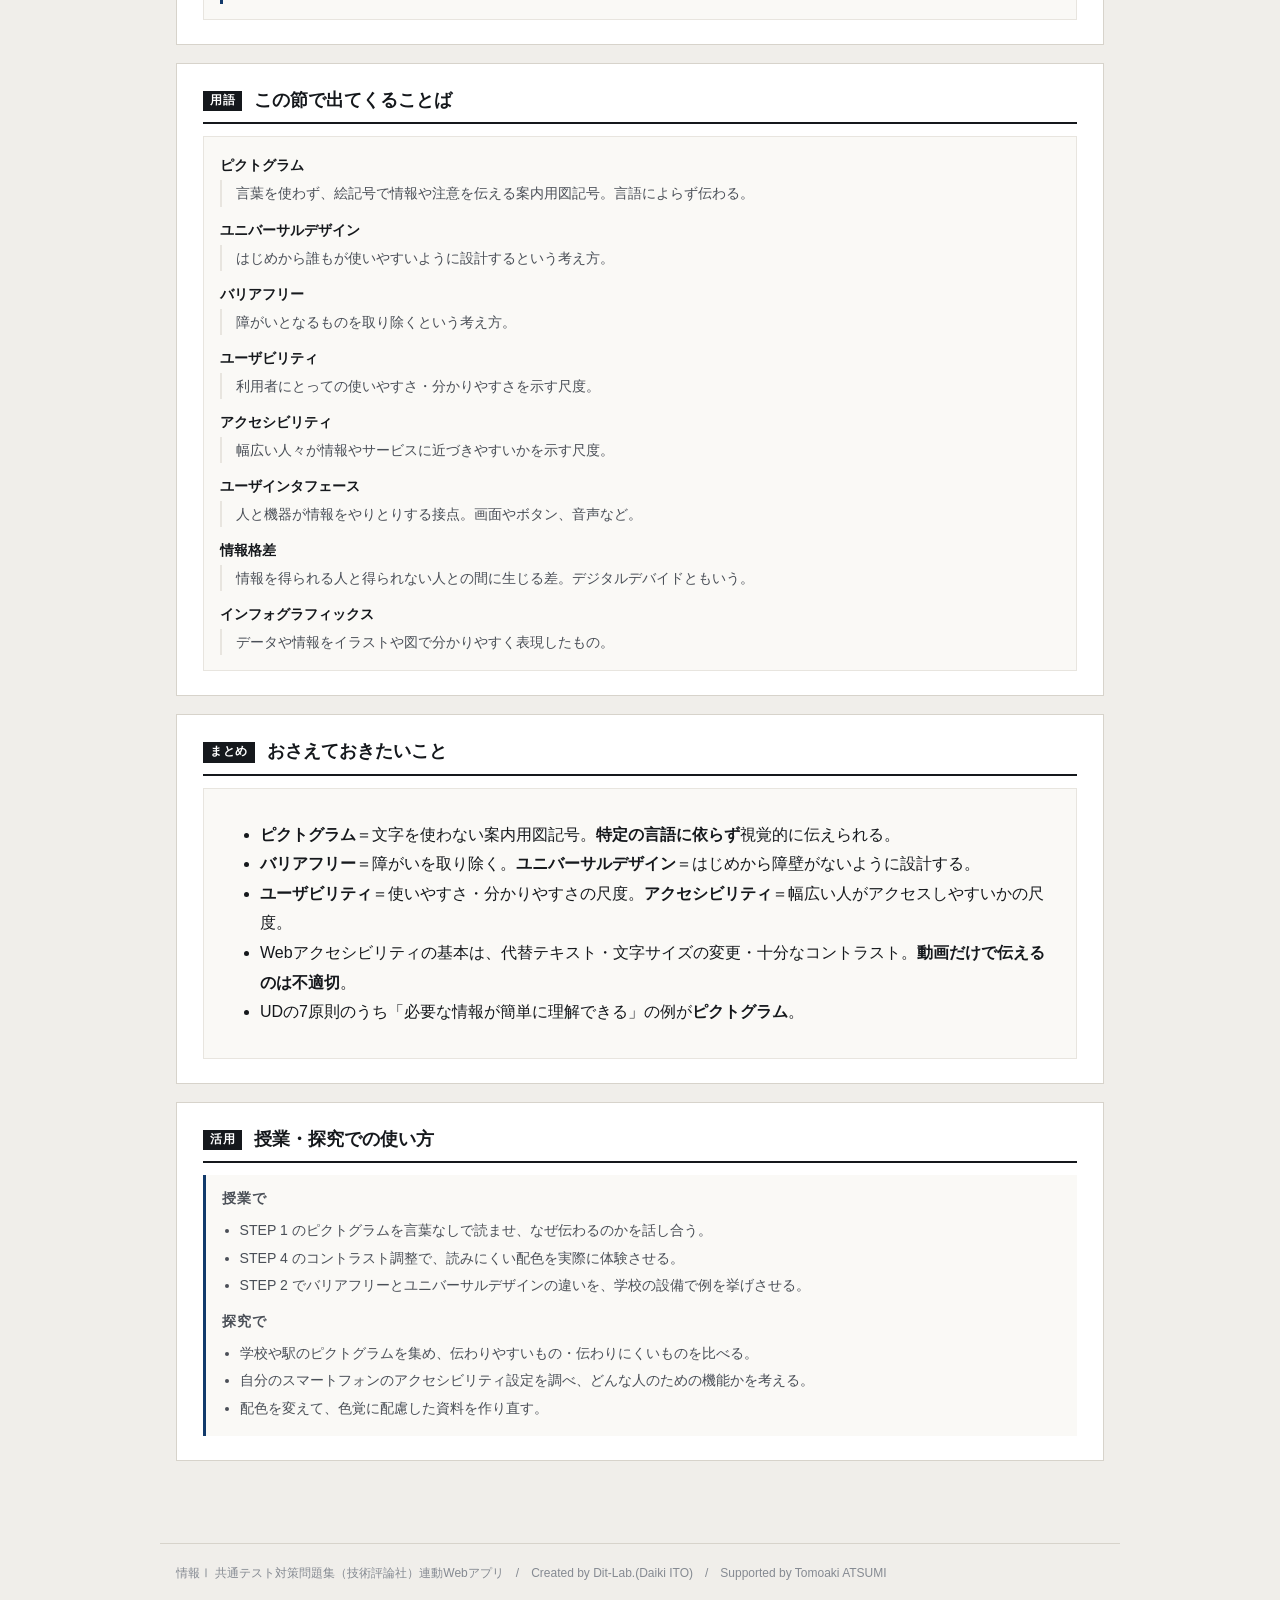
==== commit 707a3b02: "fix: 設問見出しのレイアウト不具合を修正（.qhead→.pq）" ====
--- a/index.html
+++ b/index.html
@@ -6,8 +6,8 @@
 <title>ユニバーサルデザイン｜情報Ⅰ共通テスト対策問題集</title>
 <meta name="description" content="ピクトグラムを読み、コントラストや文字サイズを実際に動かしながら、誰にとっても使いやすいデザインを考えます。">
 <link rel="icon" href="data:image/svg+xml,%3Csvg xmlns=%22http://www.w3.org/2000/svg%22 viewBox=%220 0 32 32%22%3E%3Crect width=%2232%22 height=%2232%22 fill=%22%2315181c%22/%3E%3Ctext x=%2216%22 y=%2222%22 font-size=%2218%22 font-family=%22monospace%22 fill=%22%23fff%22 text-anchor=%22middle%22%3E01%3C/text%3E%3C/svg%3E">
-<link rel="stylesheet" href="css/style.css">
-<link rel="stylesheet" href="css/app.css">
+<link rel="stylesheet" href="css/style.css?v=ea93572e">
+<link rel="stylesheet" href="css/app.css?v=06a4de82">
 </head>
 <body>
 
@@ -135,9 +135,7 @@
   情報Ⅰ 共通テスト対策問題集（技術評論社）連動Webアプリ　/　Created by Dit-Lab.(Daiki ITO)　/　Supported by Tomoaki ATSUMI
 </footer>
 
-<script src="js/tools.js"></script>
-<script src="js/chart.js"></script>
-<script src="js/terms.js"></script>
-<script src="js/app.js"></script>
+<script src="js/terms.js?v=a39c841d"></script>
+<script src="js/app.js?v=e92ba715"></script>
 </body>
 </html>
--- a/css/style.css
+++ b/css/style.css
@@ -68,6 +68,7 @@
 .grid{display:grid; gap:20px}
 .grid > *{min-width:0}          /* 子の中身で列が広がるのを防ぐ */
 @media(min-width:800px){ .grid.c2{grid-template-columns:1fr 1fr} }
+@media(min-width:800px){ .grid.c21{grid-template-columns:1.45fr 1fr} }
 
 .panel{border:1px solid var(--rule-2); background:var(--paper-2); padding:15px 16px; min-width:0}
 .panel > h3{
@@ -225,7 +226,7 @@
   .dg-c, .dg-h{ min-width:110px }
 }
 @media (max-width:820px){
-  .grid.c2{grid-template-columns:1fr}
+  .grid.c2,.grid.c21{grid-template-columns:1fr}
   .dg-scroll{max-height:340px}
   .filebox{flex-direction:column; align-items:stretch}
   .filebox .sel{max-width:100%}
@@ -247,3 +248,33 @@
 input[type=text], input[type=number], input[type=search], textarea, select{ max-width:100% }
 .btn-row > label{ min-width:0; max-width:100% }
 .btn-row > label input, .btn-row > label select{ max-width:100% }
+
+/* 共通：○×判定・並べかえ（quiz.js 用） */
+.abcde{border:1px solid var(--rule); border-radius:3px; overflow:hidden}
+.abcde > div{border-top:1px solid var(--rule); padding:10px 12px}
+.abcde > div:first-child{border-top:0}
+.abcde .st{display:flex; gap:10px; align-items:flex-start; flex-wrap:wrap}
+.abcde .st .k{font-weight:700; font-family:var(--mono); min-width:1.4em}
+.abcde .st .t{flex:1; min-width:12em}
+.abcde .jb{display:flex; gap:6px}
+.abcde .jb .btn{min-width:3.4em; padding:6px 10px; text-align:center}
+.prep{display:grid; grid-template-columns:repeat(auto-fit,minmax(150px,1fr)); gap:10px; margin-top:10px}
+.prep .slot{border:1px dashed var(--ink-3); border-radius:3px; padding:10px; min-height:92px; background:var(--paper)}
+.prep .slot.filled{border-style:solid}
+.prep .slot .tag{font:700 .74rem/1.4 var(--mono); color:var(--accent); display:block; margin-bottom:6px}
+.prep .slot .txt{font-size:.86rem; line-height:1.7}
+.cards{display:flex; flex-wrap:wrap; gap:8px; margin-top:10px}
+.cards .c{border:1px solid var(--ink-3); border-radius:3px; padding:9px 12px; background:var(--paper);
+  cursor:pointer; font-size:.88rem; max-width:100%; text-align:left; font-family:inherit; color:var(--ink)}
+.cards .c:hover{background:var(--warn-bg)}
+.cards .c.used{opacity:.35; pointer-events:none}
+
+/* --- 予想してから実行 --- */
+.pmark{display:inline-block; background:var(--accent); color:#fff; font-size:.7rem; font-weight:700;
+  letter-spacing:.08em; padding:2px 7px; border-radius:2px; margin-right:8px; vertical-align:2px}
+input.pin{font-size:1.05rem; padding:7px 10px; border:1px solid var(--rule); border-radius:3px;
+  width:9em; max-width:100%; background:#fff}
+.btn-row .unit{color:var(--muted); font-size:.9rem}
+.choice4 .btn.on{border-color:var(--accent); box-shadow:inset 0 0 0 1px var(--accent); font-weight:700}
+/* 設問文の見出し（flex ではなく通常の段落。.qhead は左右振り分け用なので用途が別） */
+.pq{margin:0 0 10px; font-weight:700; line-height:1.85}
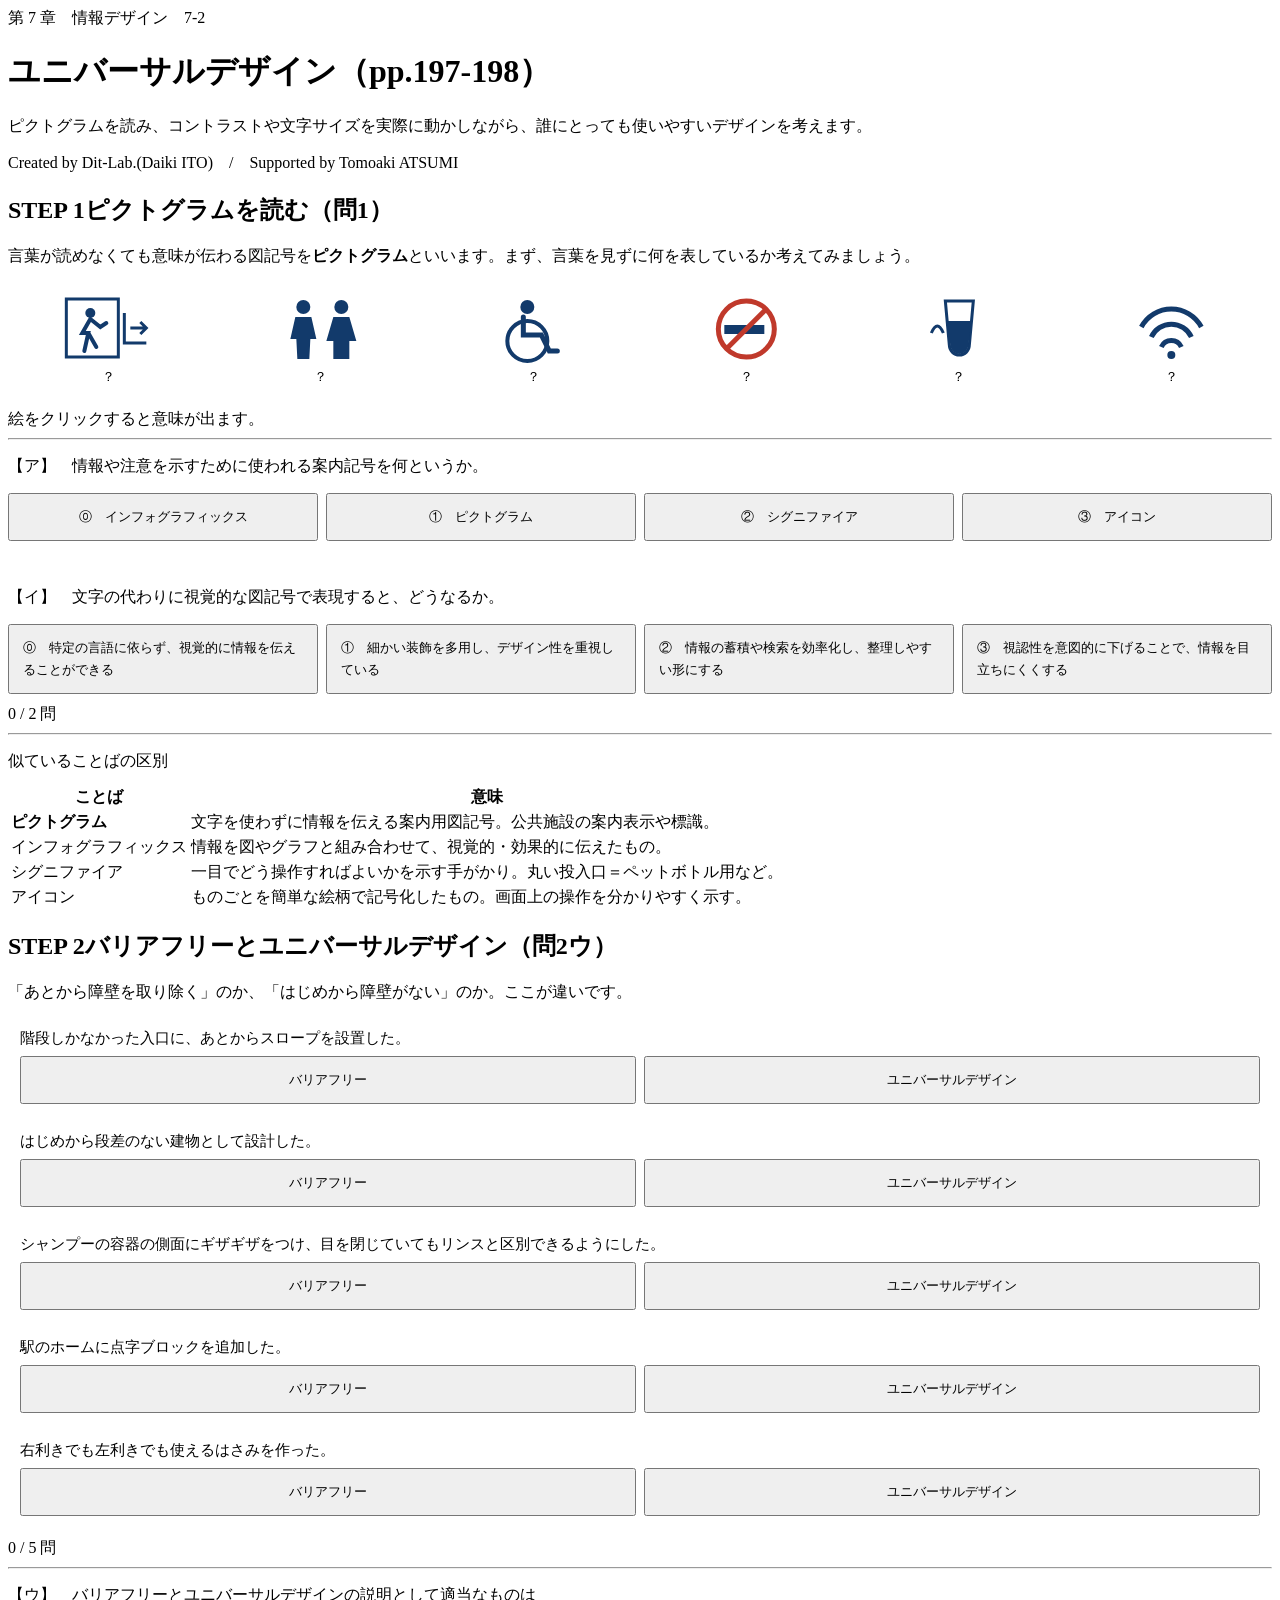
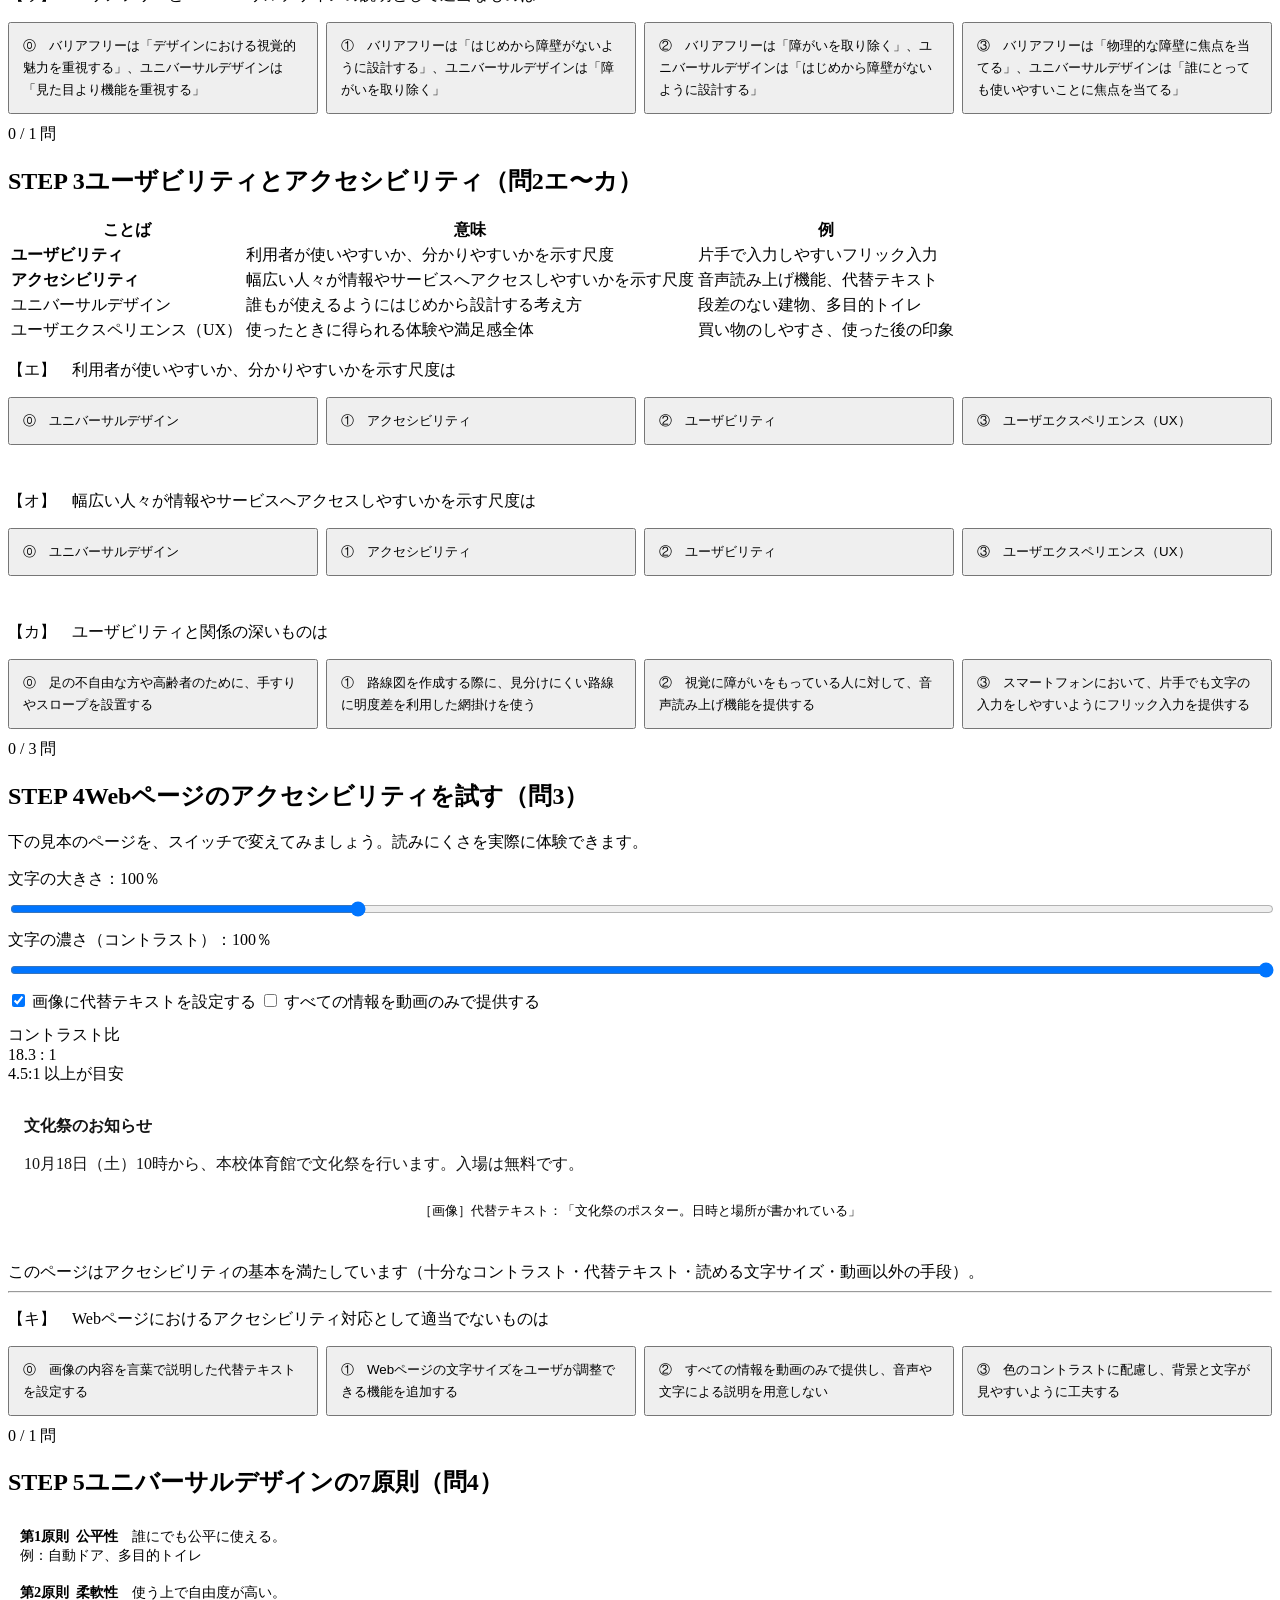
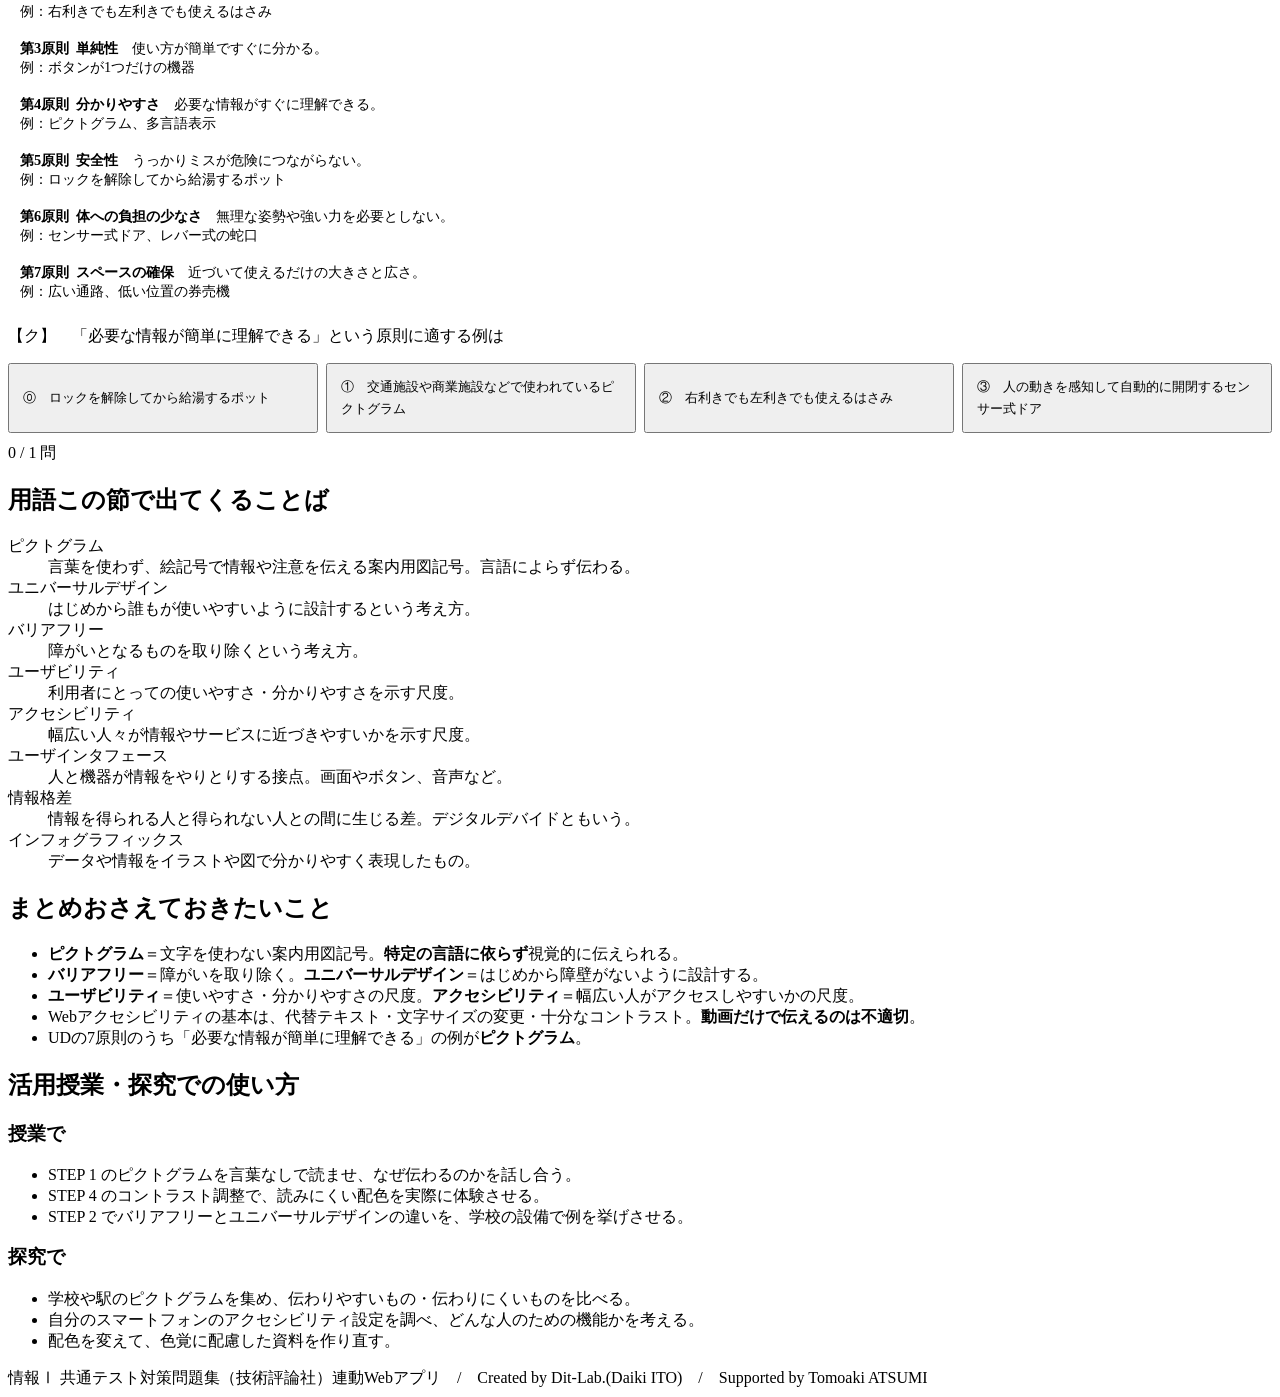
==== commit 2357098f: "fix: 解説文が折り返さず画面からはみ出す場合がある不具合を修正" ====
--- a/index.html
+++ b/index.html
@@ -6,7 +6,7 @@
 <title>ユニバーサルデザイン｜情報Ⅰ共通テスト対策問題集</title>
 <meta name="description" content="ピクトグラムを読み、コントラストや文字サイズを実際に動かしながら、誰にとっても使いやすいデザインを考えます。">
 <link rel="icon" href="data:image/svg+xml,%3Csvg xmlns=%22http://www.w3.org/2000/svg%22 viewBox=%220 0 32 32%22%3E%3Crect width=%2232%22 height=%2232%22 fill=%22%2315181c%22/%3E%3Ctext x=%2216%22 y=%2222%22 font-size=%2218%22 font-family=%22monospace%22 fill=%22%23fff%22 text-anchor=%22middle%22%3E01%3C/text%3E%3C/svg%3E">
-<link rel="stylesheet" href="css/style.css?v=ea93572e">
+<link rel="stylesheet" href="css/style.css?v=1b60c856">
 <link rel="stylesheet" href="css/app.css?v=06a4de82">
 </head>
 <body>
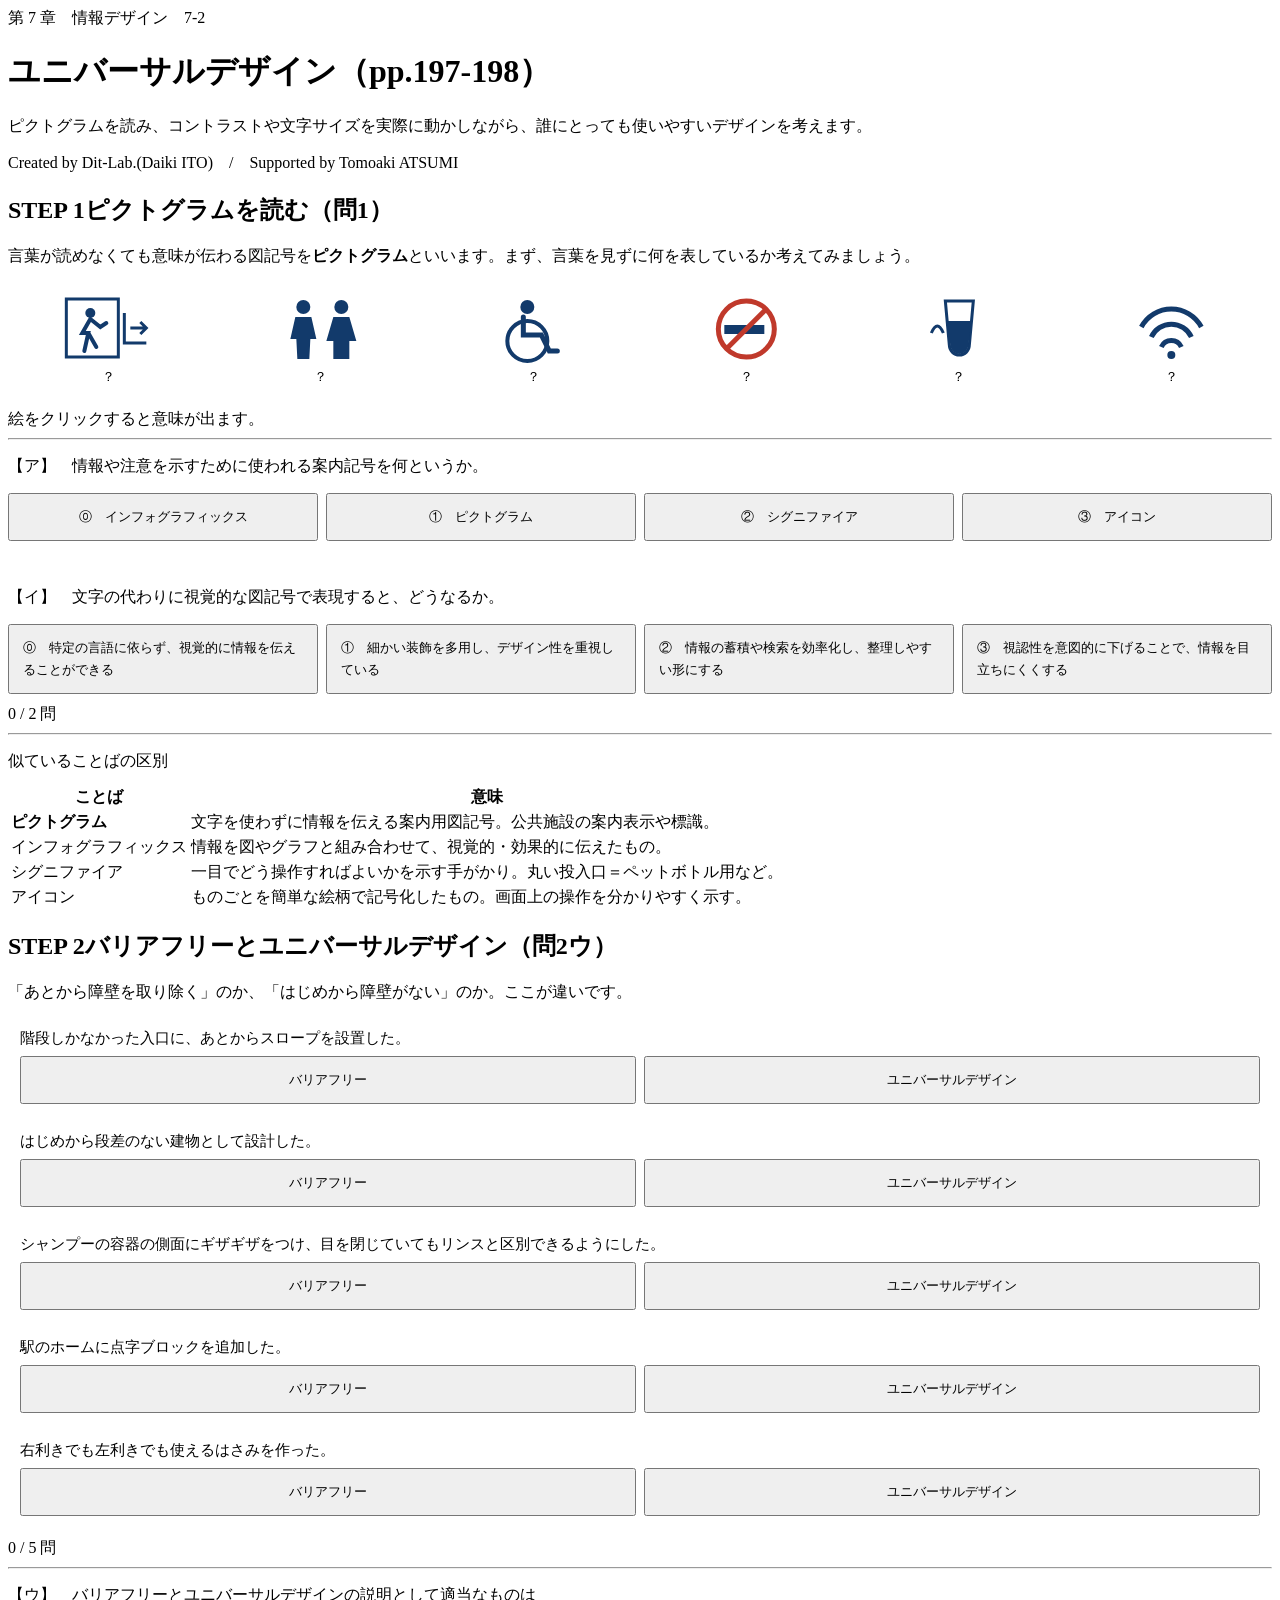
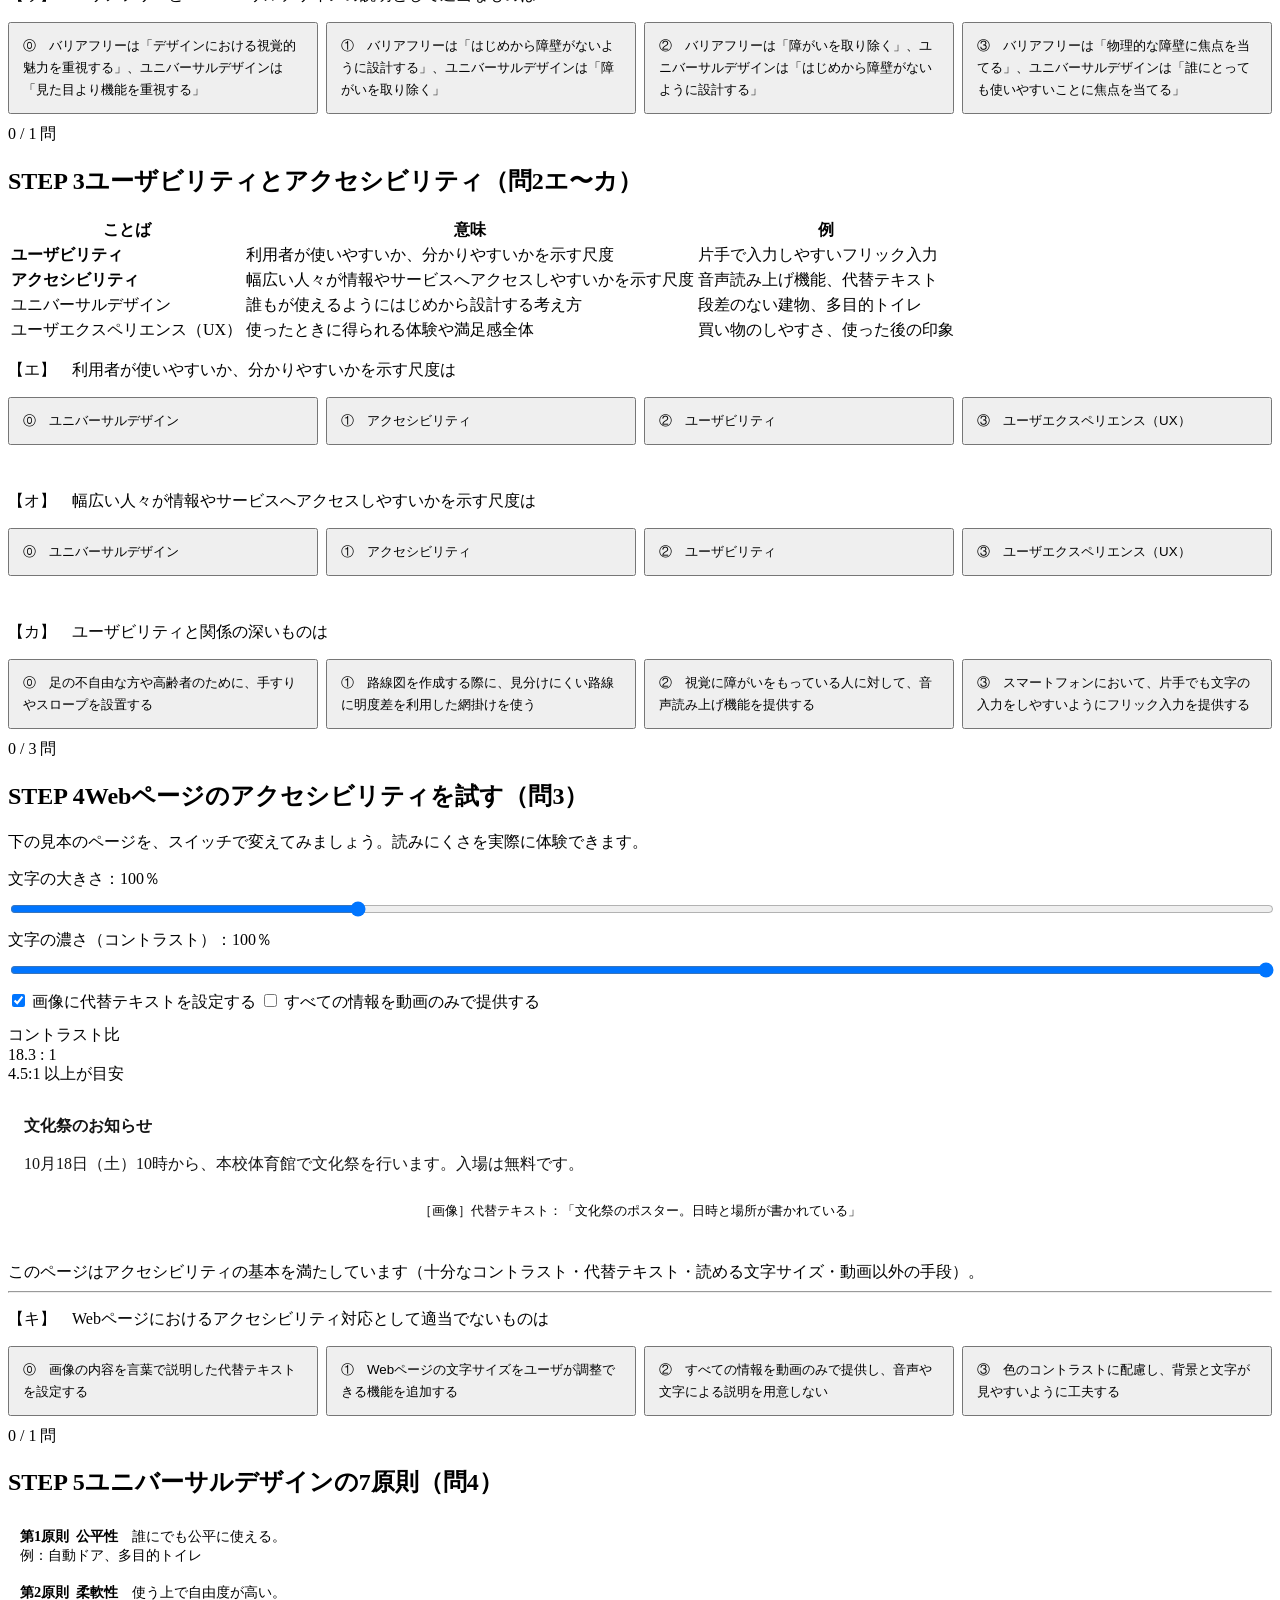
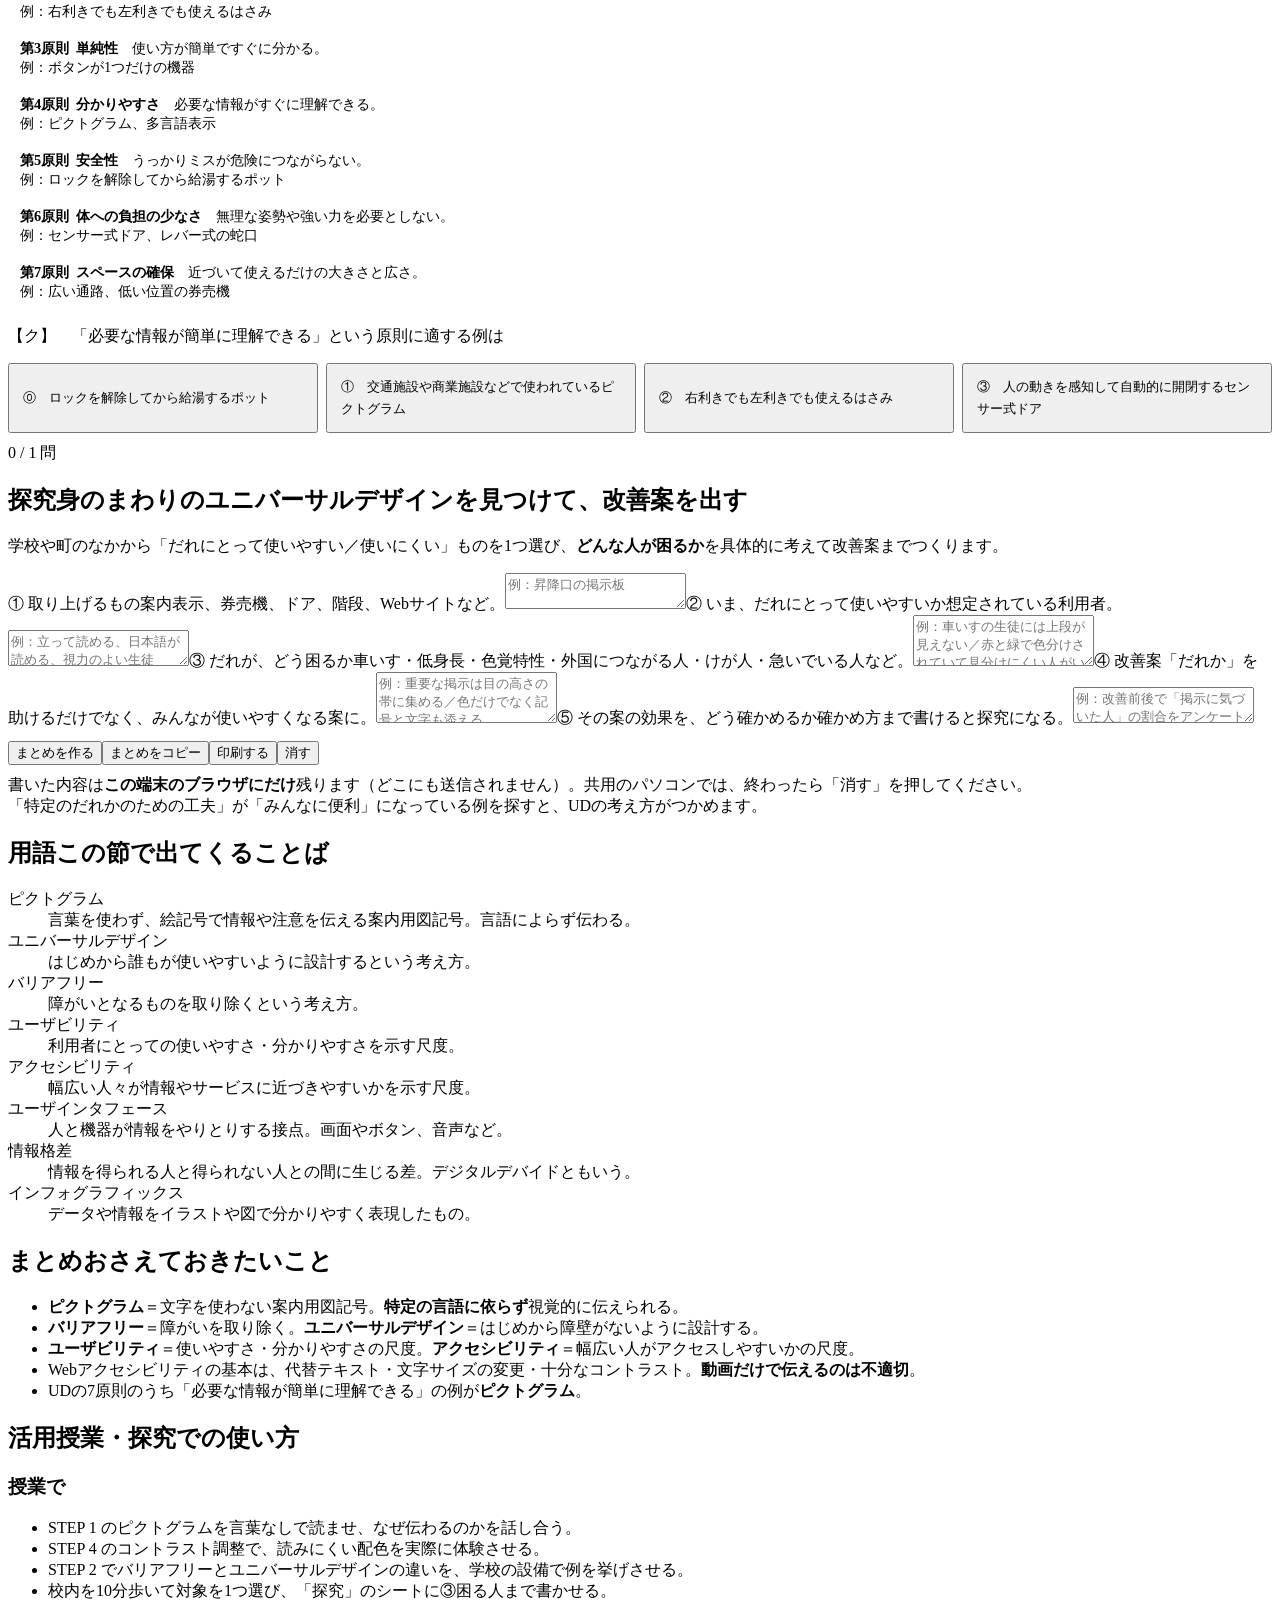
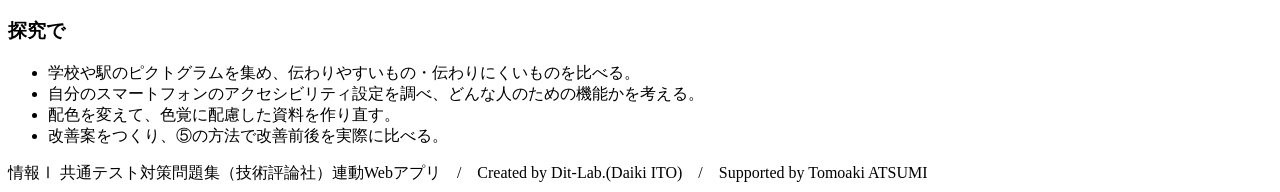
==== commit 4e4a54cf: "feat: 自分のテーマで書く探究ワークシートを追加（コピー・印刷でき、授業のワークシートとして使える）" ====
--- a/index.html
+++ b/index.html
@@ -6,7 +6,7 @@
 <title>ユニバーサルデザイン｜情報Ⅰ共通テスト対策問題集</title>
 <meta name="description" content="ピクトグラムを読み、コントラストや文字サイズを実際に動かしながら、誰にとっても使いやすいデザインを考えます。">
 <link rel="icon" href="data:image/svg+xml,%3Csvg xmlns=%22http://www.w3.org/2000/svg%22 viewBox=%220 0 32 32%22%3E%3Crect width=%2232%22 height=%2232%22 fill=%22%2315181c%22/%3E%3Ctext x=%2216%22 y=%2222%22 font-size=%2218%22 font-family=%22monospace%22 fill=%22%23fff%22 text-anchor=%22middle%22%3E01%3C/text%3E%3C/svg%3E">
-<link rel="stylesheet" href="css/style.css?v=1b60c856">
+<link rel="stylesheet" href="css/style.css?v=bdbb3cb0">
 <link rel="stylesheet" href="css/app.css?v=06a4de82">
 </head>
 <body>
@@ -93,6 +93,12 @@
     </div>
   </section>
 
+  <section class="step wsprint" id="wsSec">
+    <h2><span class="no">探究</span>身のまわりのユニバーサルデザインを見つけて、改善案を出す</h2>
+    <p class="desc">学校や町のなかから「だれにとって使いやすい／使いにくい」ものを1つ選び、<strong>どんな人が困るか</strong>を具体的に考えて改善案までつくります。</p>
+    <div class="panel"><div id="wsBox"></div></div>
+  </section>
+
   <section class="step" id="glossary">
     <h2><span class="no">用語</span>この節で出てくることば</h2>
     <div class="panel"><div id="glossBox"></div></div>
@@ -119,12 +125,14 @@
         <li>STEP 1 のピクトグラムを言葉なしで読ませ、なぜ伝わるのかを話し合う。</li>
         <li>STEP 4 のコントラスト調整で、読みにくい配色を実際に体験させる。</li>
         <li>STEP 2 でバリアフリーとユニバーサルデザインの違いを、学校の設備で例を挙げさせる。</li>
+        <li>校内を10分歩いて対象を1つ選び、「探究」のシートに③困る人まで書かせる。</li>
       </ul>
       <h3 style="margin-top:12px">探究で</h3>
       <ul>
         <li>学校や駅のピクトグラムを集め、伝わりやすいもの・伝わりにくいものを比べる。</li>
         <li>自分のスマートフォンのアクセシビリティ設定を調べ、どんな人のための機能かを考える。</li>
         <li>配色を変えて、色覚に配慮した資料を作り直す。</li>
+        <li>改善案をつくり、⑤の方法で改善前後を実際に比べる。</li>
       </ul>
     </div>
   </section>
@@ -136,6 +144,7 @@
 </footer>
 
 <script src="js/terms.js?v=a39c841d"></script>
-<script src="js/app.js?v=e92ba715"></script>
+<script src="js/worksheet.js?v=b6f4e4b3"></script>
+<script src="js/app.js?v=94ac6be5"></script>
 </body>
 </html>
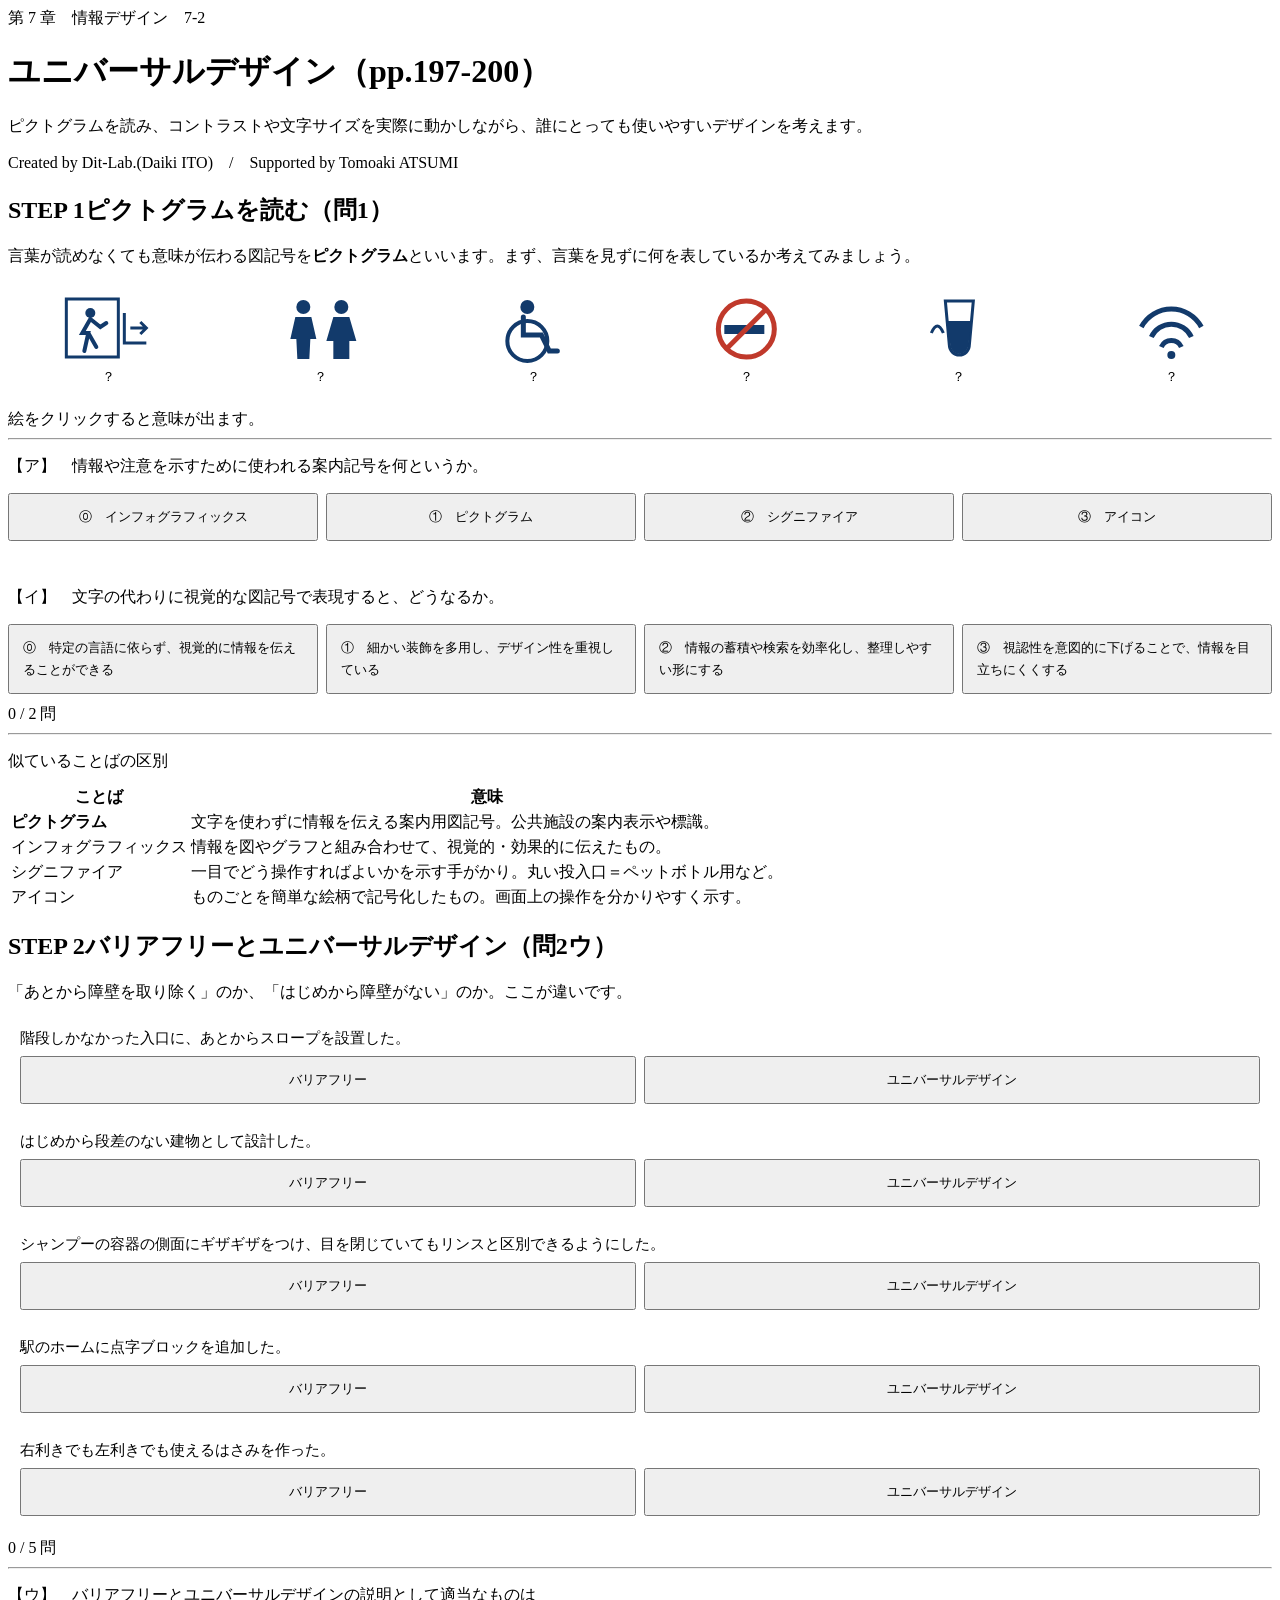
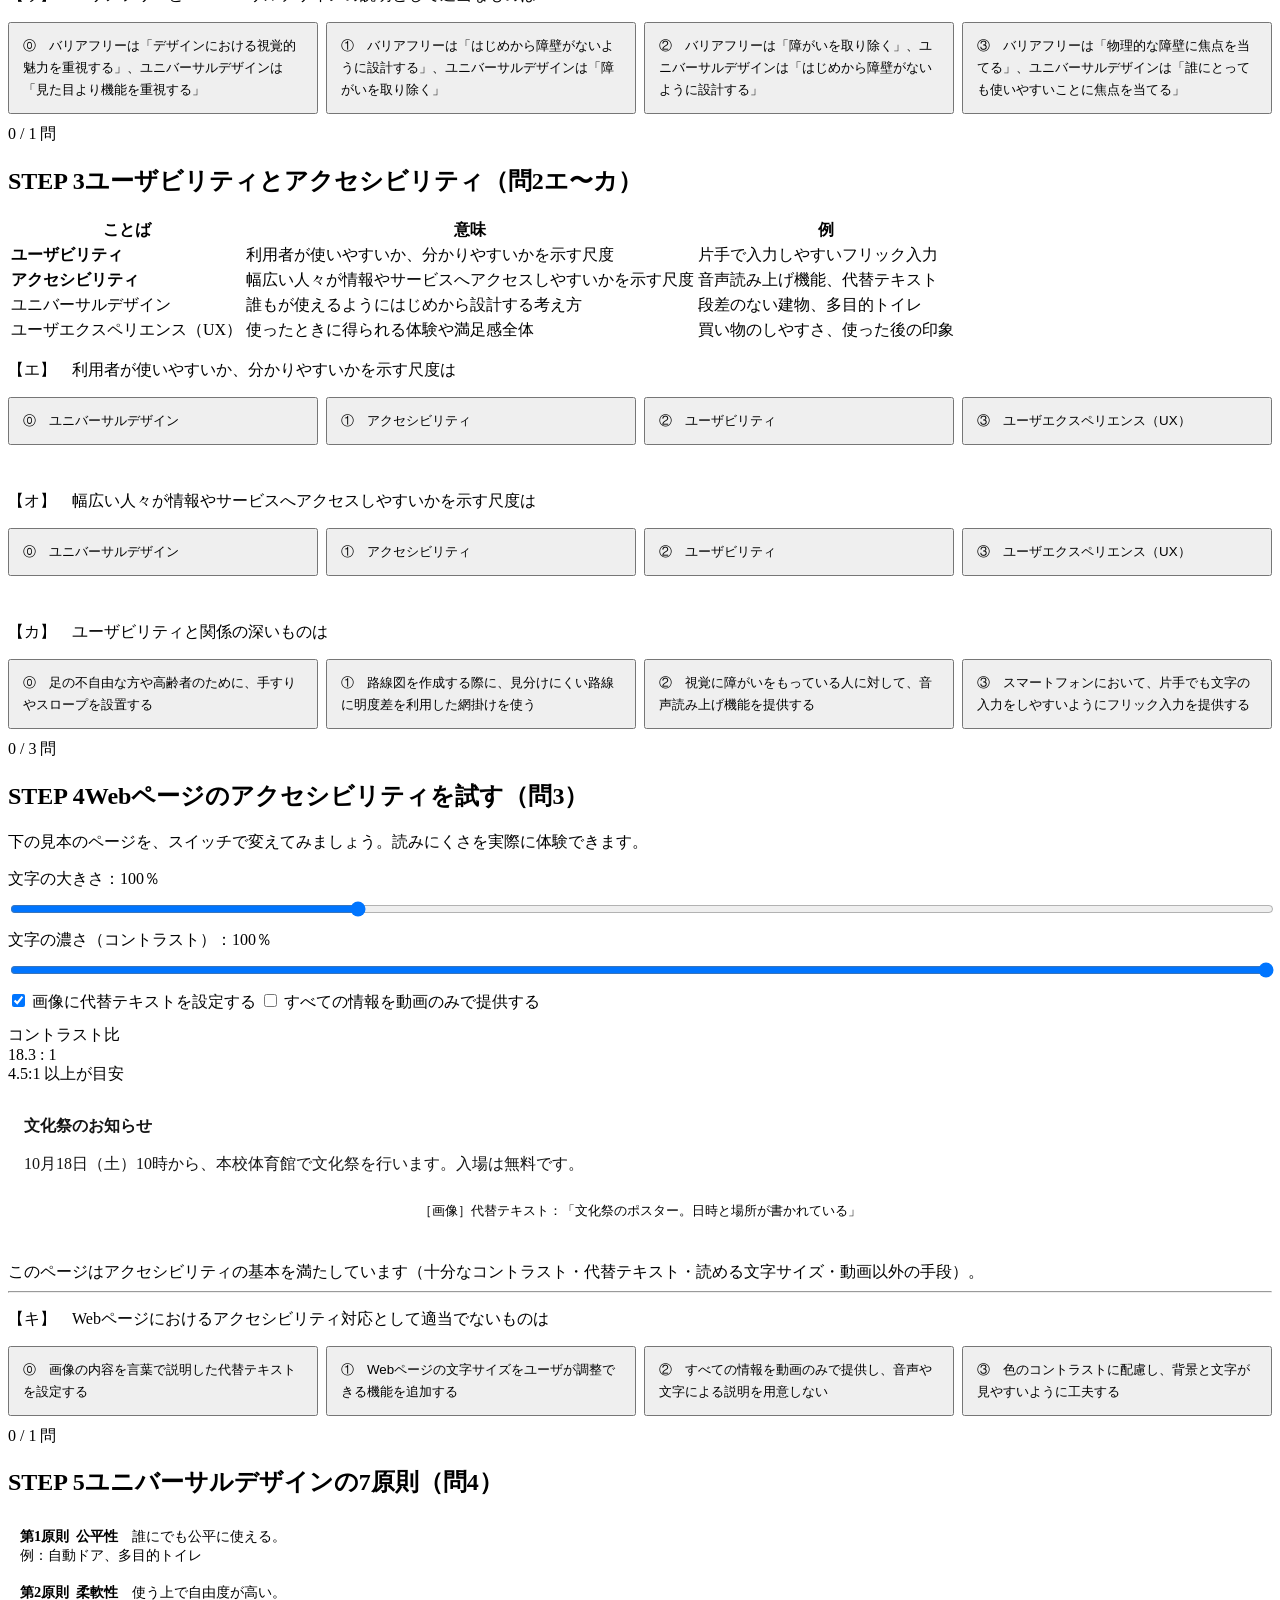
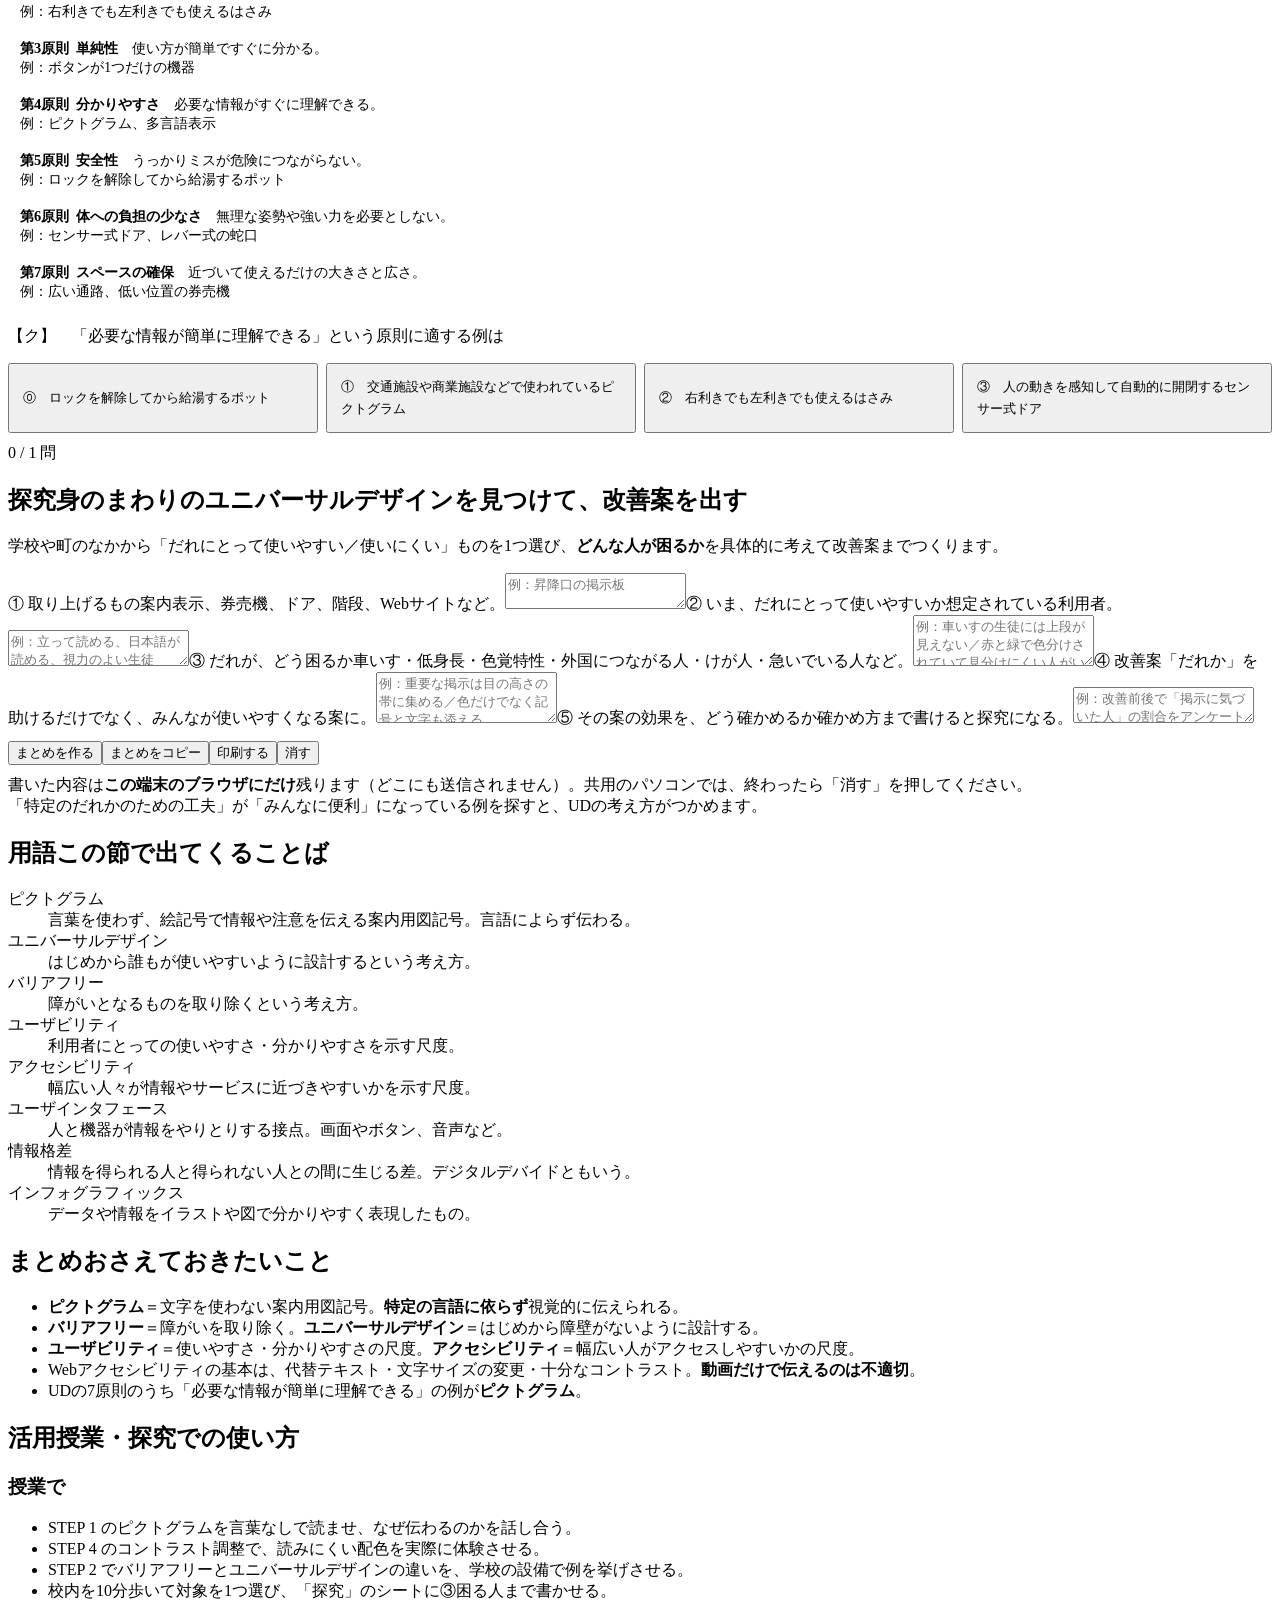
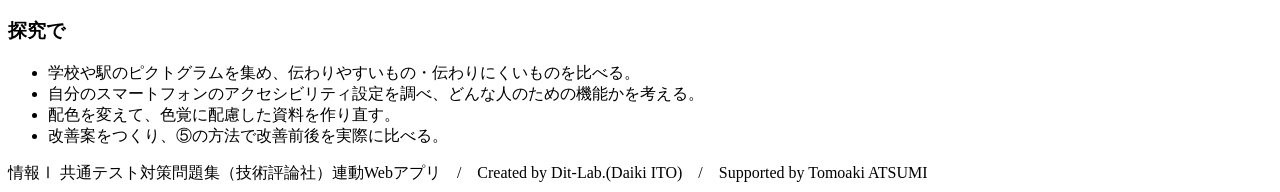
==== commit 7184ee98: "fix: タイトルのページ数表記を台割・最終原稿に合わせて修正" ====
--- a/index.html
+++ b/index.html
@@ -14,7 +14,7 @@
 <header class="app-header">
   <div class="inner">
     <span class="eyebrow">第 7 章　情報デザイン　7-2</span>
-    <h1>ユニバーサルデザイン（pp.197-198）</h1>
+    <h1>ユニバーサルデザイン（pp.197-200）</h1>
     <p class="lead">ピクトグラムを読み、コントラストや文字サイズを実際に動かしながら、誰にとっても使いやすいデザインを考えます。</p>
     <p class="credit">Created by Dit-Lab.(Daiki ITO)　/　Supported by Tomoaki ATSUMI</p>
   </div>
@@ -145,6 +145,6 @@
 
 <script src="js/terms.js?v=a39c841d"></script>
 <script src="js/worksheet.js?v=b6f4e4b3"></script>
-<script src="js/app.js?v=94ac6be5"></script>
+<script src="js/app.js?v=9d6d4cb1"></script>
 </body>
 </html>
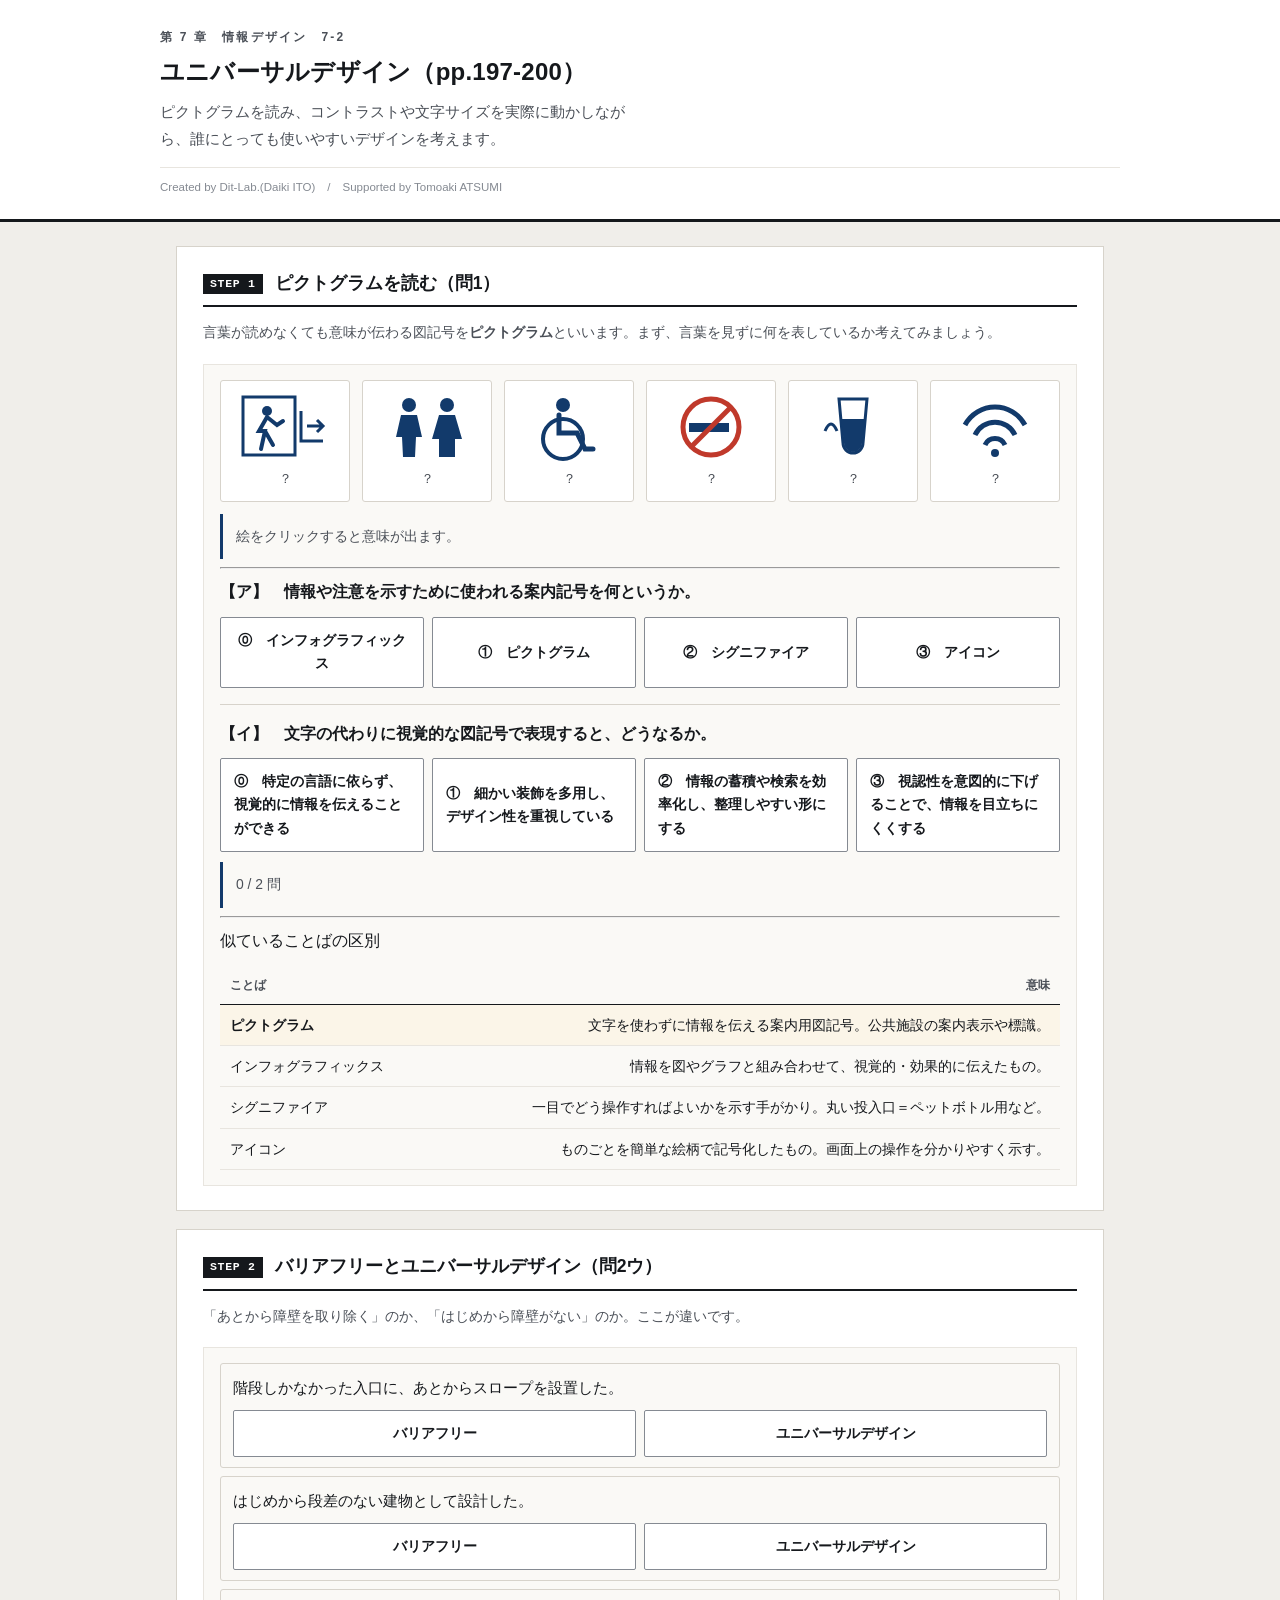
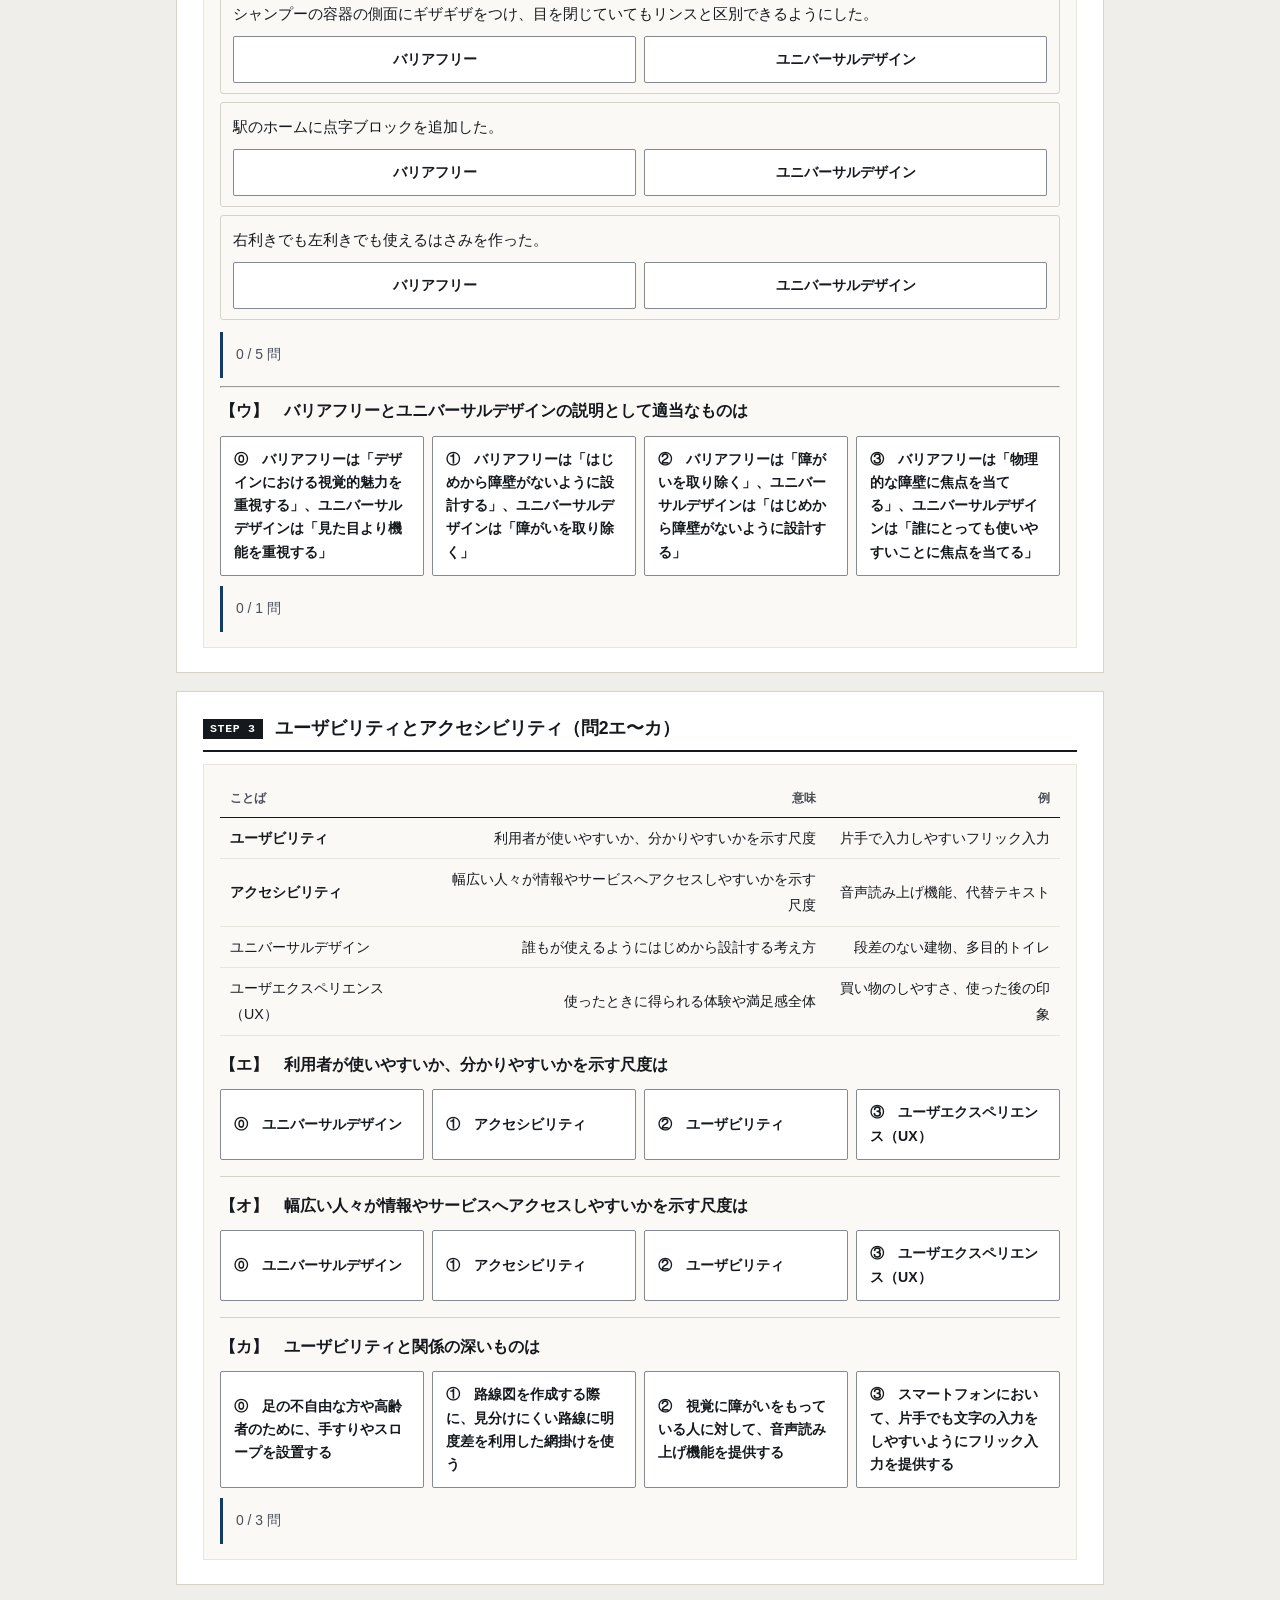
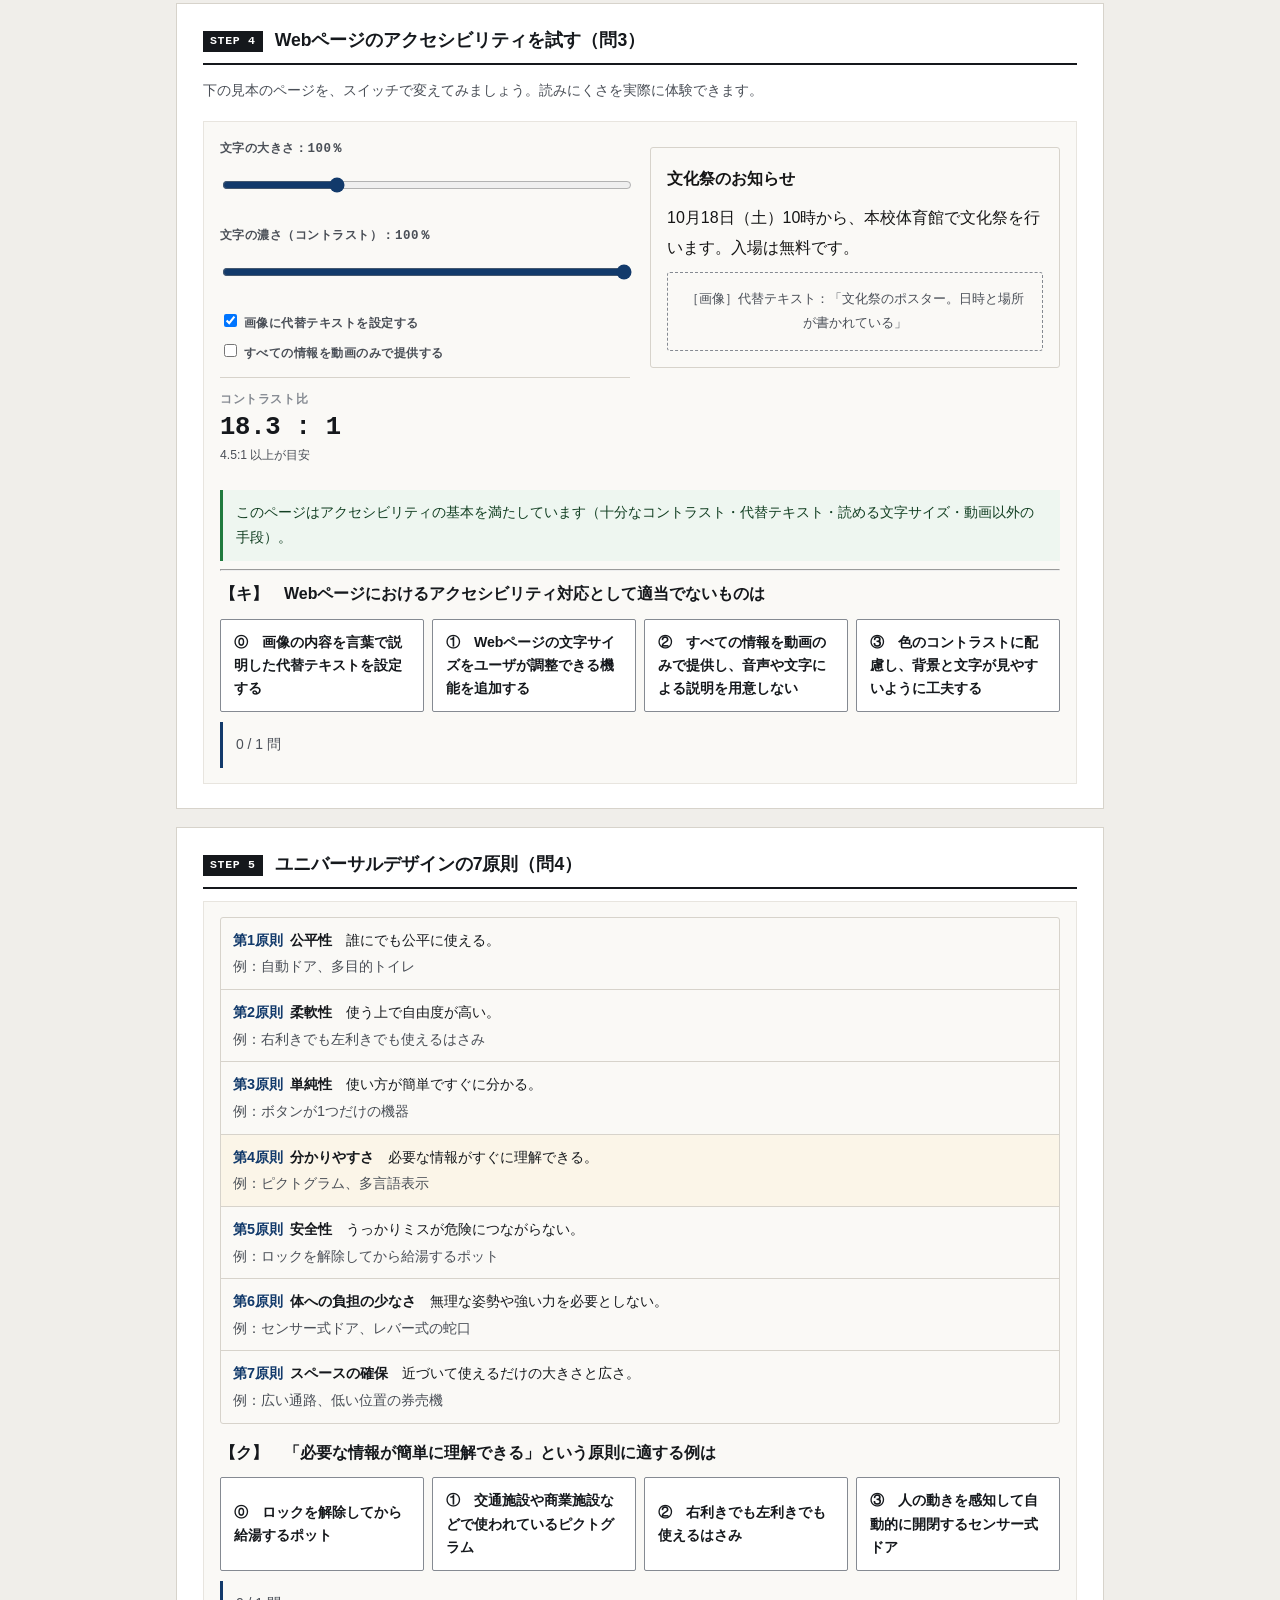
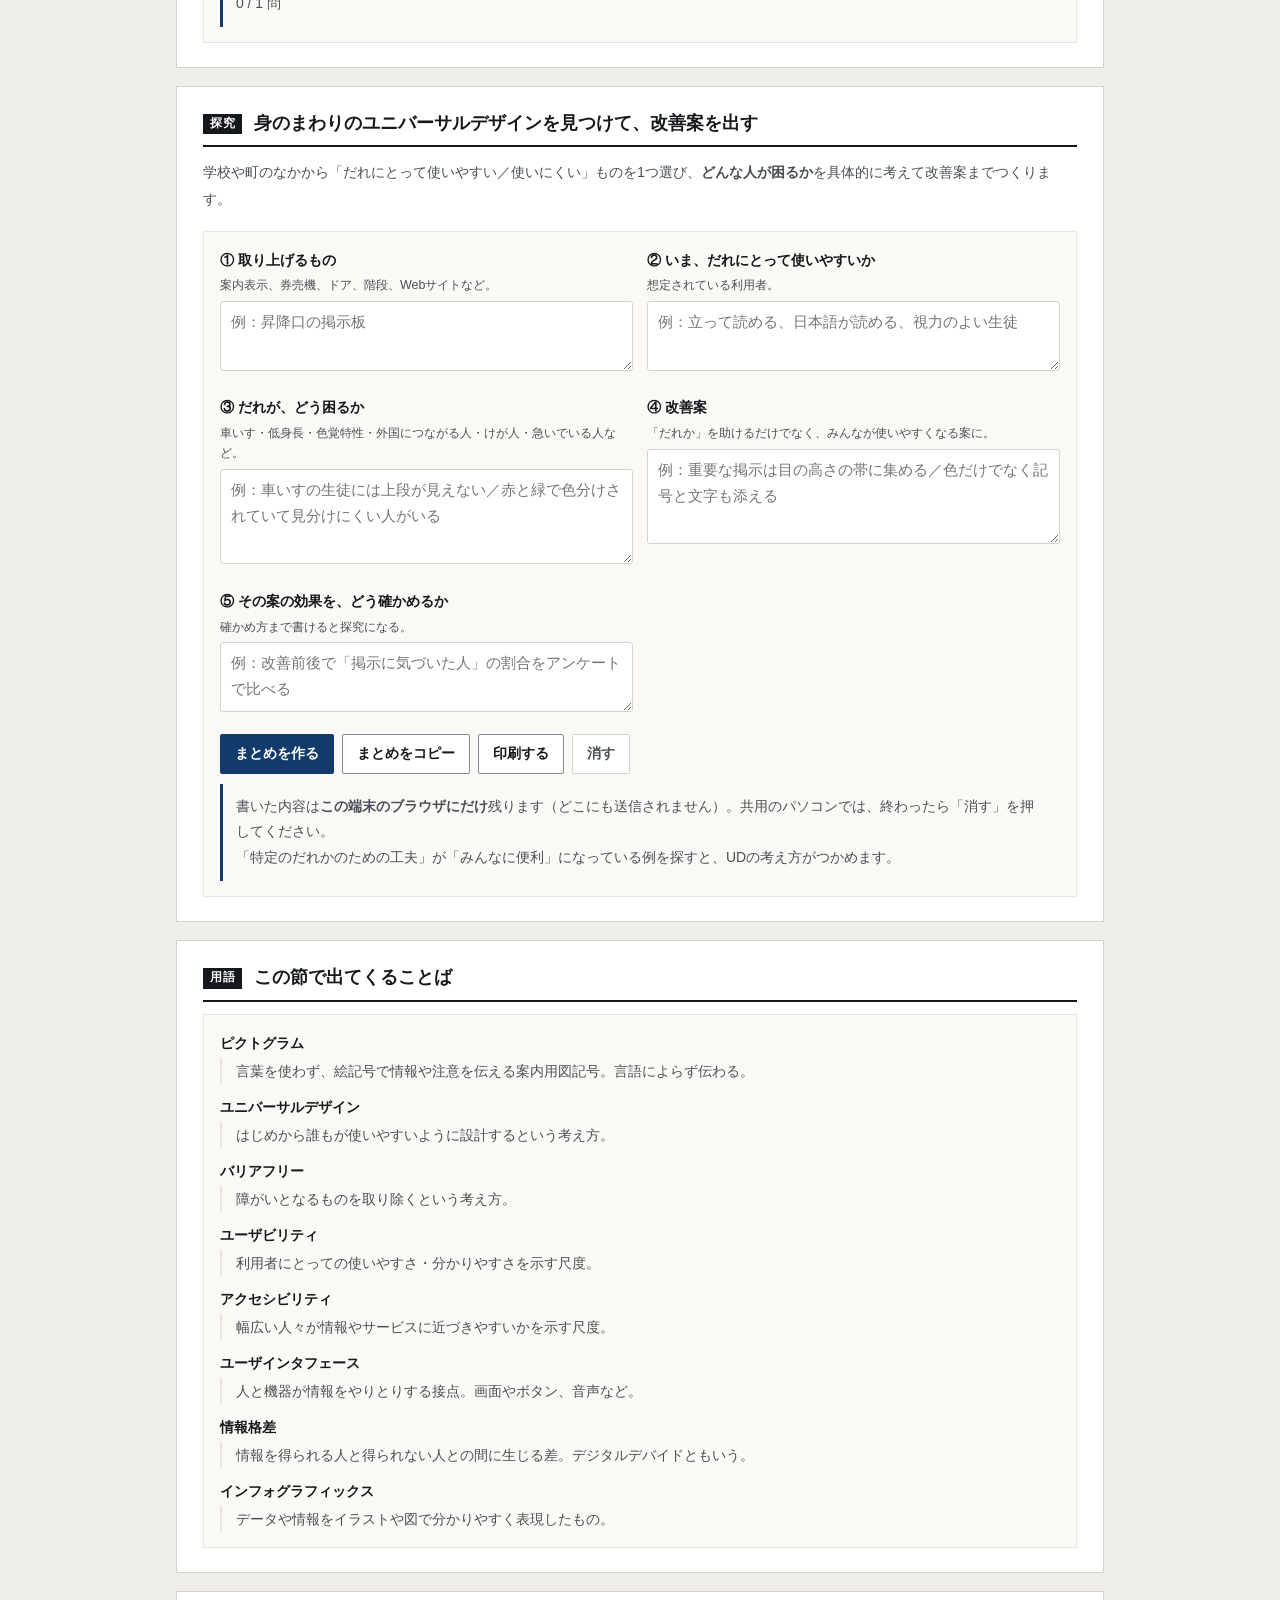
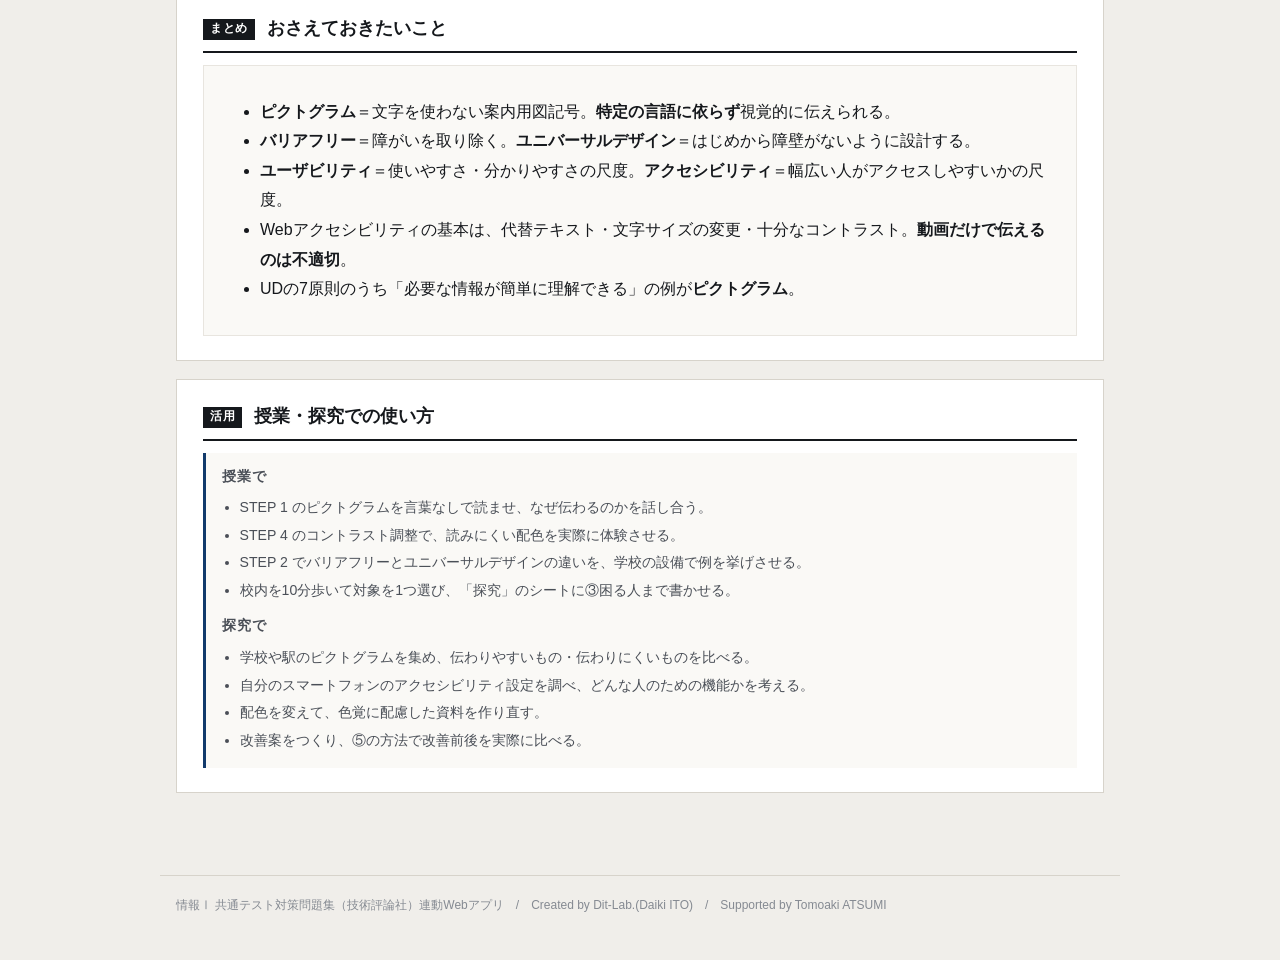
==== commit 6defa4da: "fix: 未定義のCSS変数（--line/--muted/--sans）で枠線と文字色が消えていた問題を修正" ====
--- a/index.html
+++ b/index.html
@@ -6,7 +6,7 @@
 <title>ユニバーサルデザイン｜情報Ⅰ共通テスト対策問題集</title>
 <meta name="description" content="ピクトグラムを読み、コントラストや文字サイズを実際に動かしながら、誰にとっても使いやすいデザインを考えます。">
 <link rel="icon" href="data:image/svg+xml,%3Csvg xmlns=%22http://www.w3.org/2000/svg%22 viewBox=%220 0 32 32%22%3E%3Crect width=%2232%22 height=%2232%22 fill=%22%2315181c%22/%3E%3Ctext x=%2216%22 y=%2222%22 font-size=%2218%22 font-family=%22monospace%22 fill=%22%23fff%22 text-anchor=%22middle%22%3E01%3C/text%3E%3C/svg%3E">
-<link rel="stylesheet" href="css/style.css?v=bdbb3cb0">
+<link rel="stylesheet" href="css/style.css?v=88681cd4">
 <link rel="stylesheet" href="css/app.css?v=06a4de82">
 </head>
 <body>
--- a/css/style.css
+++ b/css/style.css
@@ -0,0 +1,304 @@
+/* =========================================================
+   情報Ⅰ 共通テスト対策問題集 — Web アプリ共通スタイル
+   紙面（参考書）に寄せた設計。装飾色は使わず、色は意味を持つときだけ。
+   ========================================================= */
+
+:root{
+  --paper:#ffffff;
+  --paper-2:#faf9f6;      /* うすい紙 */
+  --bg:#f0eeea;           /* 台紙 */
+  --ink:#15181c;
+  --ink-2:#4a4f57;
+  --ink-3:#858a92;
+  --rule:#d7d3cb;
+  /* 旧名のまま書かれているアプリ用の別名（未定義だと枠線や文字色が消えるため） */
+  --line: var(--rule);
+  --muted: var(--ink-2);
+  --sans: var(--font);         /* 罫線 */
+  --rule-2:#e8e5df;
+  --accent:#123a6b;       /* 濃紺。主要操作と現在地だけに使う */
+  --accent-w:#e9eef6;
+  --zero:#c0392b;         /* 左＝0 */
+  --one:#1d4ed8;          /* 右＝1 */
+  --ok:#1f7a3d;   --ok-bg:#eef6f0;
+  --ng:#b3261e;   --ng-bg:#fbefee;
+  --warn:#8a5a00; --warn-bg:#fbf5e8;
+  --font:"Hiragino Kaku Gothic ProN","Hiragino Sans","Yu Gothic Medium","Yu Gothic",
+         "Noto Sans JP",Meiryo,-apple-system,BlinkMacSystemFont,sans-serif;
+  --mono:"SFMono-Regular",Menlo,Consolas,"Courier New",monospace;
+}
+
+*{box-sizing:border-box}
+[hidden]{display:none !important}
+html{-webkit-text-size-adjust:100%}
+body{
+  margin:0; background:var(--bg); color:var(--ink);
+  font-family:var(--font); font-size:16px; line-height:1.85;
+  font-feature-settings:"palt" 1;
+}
+h1,h2,h3,h4{line-height:1.45; margin:0; font-weight:700}
+p{margin:0 0 .75em} p:last-child{margin-bottom:0}
+a{color:var(--accent)}
+
+/* ---------- 標題 ---------- */
+.app-header{background:var(--paper); border-bottom:3px solid var(--ink); padding:26px 20px 20px}
+.app-header .inner{max-width:960px; margin:0 auto}
+.app-header .eyebrow{
+  font-size:.75rem; font-weight:700; color:var(--ink-2); letter-spacing:.18em;
+  display:block; margin-bottom:7px;
+}
+.app-header h1{font-size:1.5rem; letter-spacing:.01em}
+.app-header .lead{font-size:.92rem; color:var(--ink-2); margin-top:9px; max-width:60ch}
+.app-header .credit{
+  font-size:.72rem; color:var(--ink-3); margin-top:14px;
+  padding-top:9px; border-top:1px solid var(--rule-2);
+}
+
+/* ---------- 版面 ---------- */
+.wrap{max-width:960px; margin:0 auto; padding:24px 16px 64px}
+.step{background:var(--paper); border:1px solid var(--rule); padding:24px 26px; margin-bottom:18px}
+.step > h2{
+  display:flex; align-items:baseline; gap:12px; font-size:1.1rem;
+  padding-bottom:9px; border-bottom:2px solid var(--ink); margin-bottom:12px;
+}
+.step > h2 .no{
+  flex:none; font-family:var(--mono); font-size:.72rem; font-weight:700;
+  background:var(--ink); color:var(--paper); padding:2px 7px; letter-spacing:.06em;
+  position:relative; top:-2px;
+}
+.step > .desc{color:var(--ink-2); font-size:.9rem; margin-bottom:18px}
+.step[hidden]{display:none}
+
+.grid{display:grid; gap:20px}
+.grid > *{min-width:0}          /* 子の中身で列が広がるのを防ぐ */
+@media(min-width:800px){ .grid.c2{grid-template-columns:1fr 1fr} }
+@media(min-width:800px){ .grid.c21{grid-template-columns:1.45fr 1fr} }
+
+.panel{border:1px solid var(--rule-2); background:var(--paper-2); padding:15px 16px; min-width:0}
+.panel > h3{
+  font-size:.8rem; font-weight:700; color:var(--ink-2); letter-spacing:.08em;
+  margin-bottom:12px; padding-bottom:6px; border-bottom:1px solid var(--rule);
+}
+
+/* ---------- 部品 ---------- */
+.btn{
+  appearance:none; border:1px solid var(--ink-3); background:var(--paper); color:var(--ink);
+  font-family:inherit; font-size:.88rem; font-weight:700; padding:8px 14px;
+  border-radius:2px; cursor:pointer; min-height:40px; line-height:1.4;
+  transition:background .12s, border-color .12s, color .12s;
+}
+.btn:hover:not(:disabled){background:var(--accent-w); border-color:var(--accent); color:var(--accent)}
+.btn:disabled{opacity:.35; cursor:not-allowed}
+.btn.primary{background:var(--accent); color:var(--paper); border-color:var(--accent)}
+.btn.primary:hover:not(:disabled){background:#0d2c53; color:var(--paper)}
+.btn.ghost{border-color:var(--rule); color:var(--ink-2)}
+.btn.sm{font-size:.8rem; padding:5px 10px; min-height:34px}
+.btn-row{display:flex; flex-wrap:wrap; gap:8px; align-items:center}
+
+/* タブ（見出し下線式） */
+.seg{display:flex; gap:0; border-bottom:1px solid var(--rule)}
+.seg button{
+  appearance:none; border:0; background:transparent; font-family:inherit; font-size:.88rem;
+  font-weight:700; color:var(--ink-3); padding:9px 4px; margin-right:26px; cursor:pointer;
+  border-bottom:3px solid transparent; margin-bottom:-1px; min-height:40px;
+}
+.seg button:hover{color:var(--ink-2)}
+.seg button[aria-pressed="true"]{color:var(--ink); border-bottom-color:var(--accent)}
+
+label.fld{display:block; font-size:.78rem; font-weight:700; color:var(--ink-2); margin-bottom:5px; letter-spacing:.04em}
+input[type=text], textarea, input[type=number]{
+  width:100%; font-family:inherit; font-size:1rem; color:var(--ink);
+  border:1px solid var(--ink-3); border-radius:2px; padding:9px 11px;
+  background:var(--paper); min-height:42px;
+}
+input:focus, textarea:focus{outline:2px solid var(--accent); outline-offset:-1px; border-color:var(--accent)}
+.btn:focus-visible, .seg button:focus-visible, .node-card:focus-visible{outline:2px solid var(--accent); outline-offset:2px}
+textarea{resize:vertical; line-height:1.7}
+.mono{font-family:var(--mono)}
+
+table.tbl{width:100%; border-collapse:collapse; font-size:.89rem}
+table.tbl th, table.tbl td{border-bottom:1px solid var(--rule-2); padding:7px 10px; text-align:right}
+table.tbl th:first-child, table.tbl td:first-child{text-align:left}
+table.tbl thead th{border-bottom:1.5px solid var(--ink); font-size:.76rem; color:var(--ink-2); font-weight:700; white-space:nowrap}
+.tbl-scroll{overflow-x:auto; -webkit-overflow-scrolling:touch; max-width:100%}
+
+.note{padding:10px 13px; font-size:.87rem; border-left:3px solid var(--ink-3); background:var(--paper-2); overflow-wrap:break-word; word-break:break-word}
+.note.ok{background:var(--ok-bg); border-left-color:var(--ok); color:#123f22}
+.note.ng{background:var(--ng-bg); border-left-color:var(--ng); color:#6d1a15}
+.note.info{background:var(--paper-2); border-left-color:var(--accent); color:var(--ink-2)}
+.note.warn{background:var(--warn-bg); border-left-color:var(--warn); color:#5c3d00}
+.note[hidden]{display:none}
+
+.badge{
+  display:inline-block; font-size:.72rem; font-weight:700; padding:1px 7px;
+  border:1px solid var(--rule); color:var(--ink-2); background:var(--paper); letter-spacing:.04em;
+}
+
+/* 数値は罫線で仕切るだけ。カードにしない */
+.metrics{display:flex; flex-wrap:wrap; gap:0; border-top:1px solid var(--rule)}
+.metric{flex:1 1 130px; padding:11px 14px 11px 0; border-right:1px solid var(--rule-2)}
+.metric:last-child{border-right:0}
+.metric .k{font-size:.74rem; color:var(--ink-3); font-weight:700; letter-spacing:.05em}
+.metric .v{font-size:1.6rem; font-weight:700; line-height:1.3; font-family:var(--mono); letter-spacing:-.01em}
+.metric .s{font-size:.76rem; color:var(--ink-2)}
+
+.bit0{color:var(--zero); font-weight:700}
+.bit1{color:var(--one); font-weight:700}
+
+.app-footer{
+  max-width:960px; margin:0 auto; padding:18px 16px 44px; color:var(--ink-3);
+  font-size:.75rem; border-top:1px solid var(--rule);
+}
+.sr-only{position:absolute;width:1px;height:1px;overflow:hidden;clip:rect(0 0 0 0);white-space:nowrap}
+
+@media(max-width:640px){
+  body{font-size:15px}
+  .app-header{padding:20px 16px 16px}
+  .app-header h1{font-size:1.16rem}
+  .wrap{padding:16px 12px 52px}
+  .step{padding:18px 15px}
+  .seg button{margin-right:18px; font-size:.84rem}
+  .metric{flex-basis:50%; border-right:0}
+}
+@media (prefers-reduced-motion:reduce){ *{animation:none!important; transition:none!important} }
+
+/* ---------- 自分のデータ・共有・印刷 ---------- */
+.toolbar{display:flex; flex-wrap:wrap; gap:8px; align-items:center; margin-top:12px;
+  padding-top:12px; border-top:1px solid var(--rule-2)}
+.toolbar .hint{font-size:.78rem; color:var(--ink-3)}
+.paste-area{width:100%; min-height:110px; font-family:var(--mono); font-size:.86rem}
+.use-note{background:var(--paper-2); border-left:3px solid var(--accent); padding:14px 16px; font-size:.88rem}
+.use-note h3{font-size:.86rem; letter-spacing:.06em; margin-bottom:8px; color:var(--ink-2)}
+.use-note ol, .use-note ul{margin:0; padding-left:1.25em; line-height:1.95; color:var(--ink-2)}
+
+@media print{
+  body{background:#fff}
+  .app-header{border-bottom:2px solid #000}
+  .step{border:1px solid #bbb; break-inside:avoid; page-break-inside:avoid; margin-bottom:12px}
+  .btn, .seg, .toolbar, input[type=range]{display:none !important}
+  .note{border-left-width:2px}
+  a[href]:after{content:""}
+}
+
+/* ---------- 入力グリッド ---------- */
+.dg-scroll{overflow:auto; -webkit-overflow-scrolling:touch; border:1px solid var(--rule); background:var(--paper); max-height:420px}
+table.dg{border-collapse:collapse; font-family:var(--mono); font-size:.9rem; min-width:100%}
+table.dg th, table.dg td{border:1px solid var(--rule-2); padding:0}
+table.dg thead th{background:var(--paper-2); position:sticky; top:0; z-index:2}
+table.dg .dg-n{background:var(--paper-2); color:var(--ink-3); font-size:.76rem; font-weight:400;
+  text-align:center; min-width:34px; padding:0 4px; position:sticky; left:0; z-index:1}
+table.dg .dg-corner{background:var(--paper-2); min-width:34px; position:sticky; left:0; z-index:3}
+table.dg .dg-act{background:var(--paper-2); width:34px}
+.dg-h, .dg-c{width:100%; min-width:96px; border:0; background:transparent; font-family:inherit;
+  font-size:.9rem; padding:8px 9px; color:var(--ink); min-height:38px}
+.dg-h{font-weight:700; font-family:var(--font); font-size:.82rem; color:var(--ink-2)}
+.dg-c.num{text-align:right}
+.dg-c:focus, .dg-h:focus{outline:2px solid var(--accent); outline-offset:-2px; background:var(--accent-w)}
+.dg-del{border:0; background:transparent; color:var(--ink-3); cursor:pointer; width:32px; height:34px; font-size:1rem}
+.dg-del:hover{color:var(--ng)}
+.dg-tools{display:flex; flex-wrap:wrap; gap:8px; align-items:center; margin-top:10px}
+.dg-hint{font-size:.76rem; color:var(--ink-3)}
+
+/* ---------- ファイル読み込み ---------- */
+.filebox{display:flex; flex-wrap:wrap; gap:10px; align-items:center; padding:12px;
+  border:1px dashed var(--rule); background:var(--paper-2)}
+.filebox input[type=file]{font-size:.85rem; font-family:inherit; max-width:100%}
+.filebox .sel{max-width:220px}
+.filelabel{display:inline-flex; align-items:center; gap:6px; font-size:.85rem; font-weight:700;
+  border:1px solid var(--ink-3); background:var(--paper); padding:8px 14px; border-radius:2px; cursor:pointer; min-height:40px}
+.filelabel:hover{border-color:var(--accent); color:var(--accent); background:var(--accent-w)}
+.filelabel input{display:none}
+
+/* ---------- 用語解説 ---------- */
+.term{position:relative; border-bottom:1.5px dotted var(--accent); cursor:help; color:var(--accent); font-weight:700}
+.term .term-pop{display:none; position:absolute; left:0; top:1.7em; z-index:50; width:min(300px,78vw);
+  background:var(--paper); border:1px solid var(--ink-3); box-shadow:0 6px 20px rgba(0,0,0,.14);
+  padding:10px 12px; font-size:.82rem; font-weight:400; color:var(--ink-2); line-height:1.75;
+  border-left:3px solid var(--accent); cursor:auto; text-align:left}
+.term .term-pop b{display:block; color:var(--ink); font-size:.86rem; margin-bottom:3px}
+.term.open .term-pop{display:block}
+dl.gloss{margin:0; font-size:.88rem}
+dl.gloss dt{font-weight:700; color:var(--ink); margin-top:10px}
+dl.gloss dt:first-child{margin-top:0}
+dl.gloss dd{margin:2px 0 0; color:var(--ink-2); line-height:1.85; padding-left:1em; border-left:2px solid var(--rule-2)}
+@media print{ .term{border-bottom:0; color:inherit} .term .term-pop{display:none !important} }
+
+/* ---------- スマホ・タブレット ---------- */
+@media (max-width:1024px){
+  /* iOS で入力時に画面が勝手に拡大するのを防ぐ（16px 未満だとズームする） */
+  input[type=text], input[type=number], textarea, select, .dg-c, .dg-h{ font-size:16px }
+  .dg-c, .dg-h{ min-width:110px }
+}
+@media (max-width:820px){
+  .grid.c2,.grid.c21{grid-template-columns:1fr}
+  .dg-scroll{max-height:340px}
+  .filebox{flex-direction:column; align-items:stretch}
+  .filebox .sel{max-width:100%}
+  .term .term-pop{left:auto; right:0; width:min(280px,86vw)}
+}
+@media (max-width:480px){
+  .step > h2{font-size:1rem; flex-wrap:wrap}
+  .metrics{gap:0}
+  .metric{flex-basis:50%; padding-right:10px}
+  .metric .v{font-size:1.3rem}
+  .btn{padding:8px 12px}
+  .dg-tools{gap:6px}
+  .dg-hint{width:100%}
+}
+/* タッチ操作でのスクロールを滑らかに */
+.tbl-scroll, .dg-scroll, .tree-box{ -webkit-overflow-scrolling:touch; overscroll-behavior-x:contain }
+
+/* 幅指定つきの入力欄がスマートフォンではみ出さないようにする */
+input[type=text], input[type=number], input[type=search], textarea, select{ max-width:100% }
+.btn-row > label{ min-width:0; max-width:100% }
+.btn-row > label input, .btn-row > label select{ max-width:100% }
+
+/* 共通：○×判定・並べかえ（quiz.js 用） */
+.abcde{border:1px solid var(--rule); border-radius:3px; overflow:hidden}
+.abcde > div{border-top:1px solid var(--rule); padding:10px 12px}
+.abcde > div:first-child{border-top:0}
+.abcde .st{display:flex; gap:10px; align-items:flex-start; flex-wrap:wrap}
+.abcde .st .k{font-weight:700; font-family:var(--mono); min-width:1.4em}
+.abcde .st .t{flex:1; min-width:12em}
+.abcde .jb{display:flex; gap:6px}
+.abcde .jb .btn{min-width:3.4em; padding:6px 10px; text-align:center}
+.prep{display:grid; grid-template-columns:repeat(auto-fit,minmax(150px,1fr)); gap:10px; margin-top:10px}
+.prep .slot{border:1px dashed var(--ink-3); border-radius:3px; padding:10px; min-height:92px; background:var(--paper)}
+.prep .slot.filled{border-style:solid}
+.prep .slot .tag{font:700 .74rem/1.4 var(--mono); color:var(--accent); display:block; margin-bottom:6px}
+.prep .slot .txt{font-size:.86rem; line-height:1.7}
+.cards{display:flex; flex-wrap:wrap; gap:8px; margin-top:10px}
+.cards .c{border:1px solid var(--ink-3); border-radius:3px; padding:9px 12px; background:var(--paper);
+  cursor:pointer; font-size:.88rem; max-width:100%; text-align:left; font-family:inherit; color:var(--ink)}
+.cards .c:hover{background:var(--warn-bg)}
+.cards .c.used{opacity:.35; pointer-events:none}
+
+/* --- 予想してから実行 --- */
+.pmark{display:inline-block; background:var(--accent); color:#fff; font-size:.7rem; font-weight:700;
+  letter-spacing:.08em; padding:2px 7px; border-radius:2px; margin-right:8px; vertical-align:2px}
+input.pin{font-size:1.05rem; padding:7px 10px; border:1px solid var(--rule); border-radius:3px;
+  width:9em; max-width:100%; background:#fff}
+.btn-row .unit{color:var(--muted); font-size:.9rem}
+.choice4 .btn.on{border-color:var(--accent); box-shadow:inset 0 0 0 1px var(--accent); font-weight:700}
+/* 設問文の見出し（flex ではなく通常の段落。.qhead は左右振り分け用なので用途が別） */
+.pq{margin:0 0 10px; font-weight:700; line-height:1.85}
+
+/* --- 自分のテーマでやってみる（ワークシート） --- */
+.wsheet{display:grid; gap:14px}
+@media(min-width:760px){ .wsheet{grid-template-columns:1fr 1fr} }
+.wsf{display:block}
+.wsf .wsl{display:block; font-weight:700; font-size:.9rem; margin-bottom:3px}
+.wsf .wsh{display:block; font-size:.78rem; color:var(--muted); margin-bottom:5px; line-height:1.6}
+.wsf textarea{width:100%; max-width:100%; font:inherit; font-size:.92rem; line-height:1.75;
+  padding:8px 10px; border:1px solid var(--rule); border-radius:3px; background:#fff; resize:vertical}
+.wsf textarea:focus{outline:2px solid var(--accent); outline-offset:-2px}
+.wsout{margin-top:14px; border:1px solid var(--ink-3); border-radius:3px; background:#fff; padding:16px 18px}
+.wsout h4{margin:0 0 10px; font-size:1rem}
+.wsout dl{margin:0}
+.wsout dt{font-weight:700; font-size:.84rem; color:var(--accent); margin-top:10px}
+.wsout dd{margin:2px 0 0; font-size:.92rem; line-height:1.85; white-space:pre-wrap}
+.wsout .wsmsg{margin:10px 0 0; font-size:.86rem; color:var(--muted)}
+@media print{
+  .app-header, .btn-row, .step:not(.wsprint){ display:none !important }
+  .wsout{border:none; padding:0}
+}
